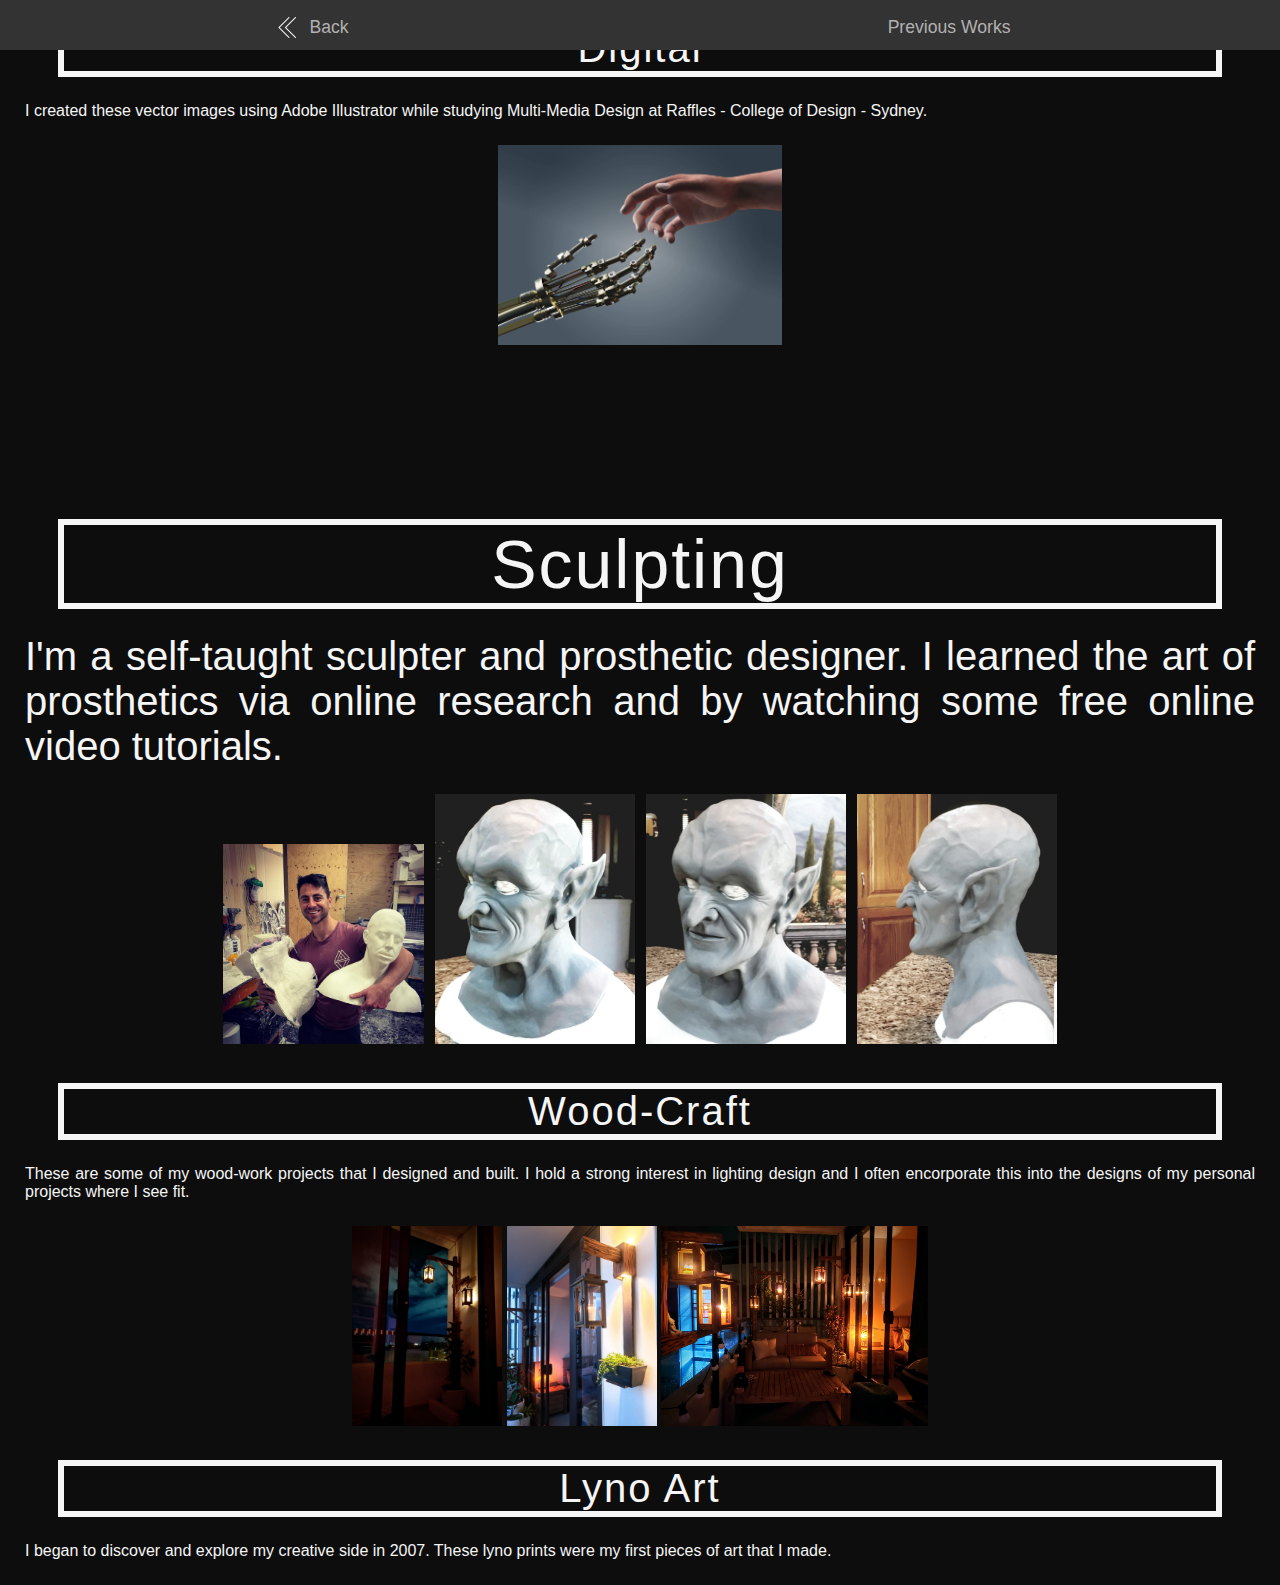
==== previous_works.html @ 7e7bd240 "Merge branch 'main' into previous_works" ====
<!DOCTYPE html>
<html lang="en">
  <head>
    <meta charset="UTF-8" />
    <meta http-equiv="X-UA-Compatible" content="IE=edge" />
    <meta name="viewport" content="width=device-width, initial-scale=1.0" />
    <link rel="stylesheet" href="/style/main.css" />
    <link rel="stylesheet" href="/previous_works.css" />

    <title>Previous works</title>
  </head>
  <body>
    <nav>
      <div class="row">
        <a id="navHome" href="/index.html">
          <img
            class="back-btn"
            src="/assets/img/icons8-double-left-50.png"
            alt=""
          />
          <span>Back</span>
        </a>
        <a href="">Previous Works</a>
      </div>
    </nav>
    <main>
      <div class="previous-container">
        <div class="digital">
          <h1 class="banner">Digital</h1>
          <p>
            I created these vector images using Adobe Illustrator while studying
            Multi-Media Design at Raffles - College of Design - Sydney.
          </p>
          <img class="" src="./assets/img/Industrial Revolution.jpg" alt="" />
        </div>
        <div class="sculpting">
          <div class="title">
            <h1 class="banner">Sculpting</h1>
            <p>
              I'm a self-taught sculpter and prosthetic designer. I learned the
              art of prosthetics via online research and by watching some free
              online video tutorials.
            </p>
            <img src="./assets/img/my_head_cast.jpg" alt="" />
            <img class="image--crop" src="/assets/img/mask_angle.jpg" alt="" />
            <img class="image--crop" src="/assets/img/mask_front.jpg" alt="" />
            <img class="image--crop" src="/assets/img/mask_side.jpg" alt="" />
          </div>
        </div>
        <div class="wood-work">
          <h1 class="banner">Wood-Craft</h1>
          <p>
            These are some of my wood-work projects that I designed and built. I
            hold a strong interest in lighting design and I often encorporate
            this into the designs of my personal projects where I see fit.
          </p>
          <img src="/assets/img/lantern-master.jpg" alt="" />
          <img src="/assets/img/lantern hanging.jpg" alt="" />
          <img src="/assets/img/lantern balcony.jpg" alt="" />
        </div>

        <div class="lyno">
          <h1 class="banner">Lyno Art</h1>
          <p>
            I began to discover and explore my creative side in 2007. These lyno
            prints were my first pieces of art that I made.
          </p>
        </div>
      </div>
    </main>
  </body>
</html>
---- style/main.css ----
h1,
h2 {
  letter-spacing: 2px;
  font-weight: normal;
}

h1 {
  text-align: center;
  font-size: 40px;
  font-family: "Russo One", sans-serif;
}

h2 {
  font-size: 49px;
  font-family: "Russo One", sans-serif;
}

h3 {
  font-size: 25px;
}

.container {
  width: 100%;
  max-width: 900px;
  margin: auto;
  display: flex;
  justify-content: center;
  flex-direction: column;
}

.row {
  display: flex;
  flex-direction: row;
}

.banner {
  width: 90vw;
  border: solid whitesmoke 6px;
  margin: 60px 0 30px 0;
  flex-direction: row;
  text-align: center;
}

@media only screen and (min-width: 1024px) {
  .banner {
    width: 65vw;
  }
}
/* Tooltip container */
.tooltip {
  position: relative;
  display: inline-block;
}

/* Tooltip text */
.tooltip .tooltiptext,
.tooltip .tooltiptext--bot,
.tooltip .tooltiptext--top {
  transition: all 350ms ease-in-out;
  opacity: 0;
  width: 120px;
  background-color: transparent;
  color: #43c484;
  text-align: center;
  padding: 5px 0;
  border-radius: 6px;
  /* Position the tooltip text - see examples below! */
  position: absolute;
  z-index: 1;
}
.tooltip .tooltiptext--top {
  right: -10px;
  bottom: 120px;
}
.tooltip .tooltiptext--bot {
  right: -10px;
  bottom: -38px;
}

/* Show the tooltip text when you mouse over the tooltip container */
.tooltip:hover .tooltiptext,
.tooltip:hover .tooltiptext--top,
.tooltip:hover .tooltiptext--bot {
  opacity: 1;
}

.nav-anchor {
  margin-top: 10px;
  padding: 10px;
}

main .about .a-here {
  color: #43c484;
}
main .about p {
  padding: 70px 22px 22px 22px;
  max-width: 600px;
  margin: auto;
  text-align: justify;
}
main .about .photo-with-border {
  position: relative;
  margin: auto;
  width: 265px;
  top: 60px;
  height: 340px;
  padding-left: 58px;
  padding-bottom: 40px;
}
main .about .photo-with-border .photo {
  width: 230px;
  height: 290px;
  position: absolute;
  top: 30px;
  right: 0;

  object-fit: cover;
}
main .about .photo-with-border .photo-border {
  position: absolute;
  top: 30px;
  right: 40px;
  width: 220px;
  height: 220px;
  border: whitesmoke solid 6px;
}
main .about .photo-with-border .photo-border .about-me {
  padding-left: 11px;
}

@media only screen and (min-width: 1024px) {
  main .about {
    display: flex;
    flex-direction: row-reverse;
    height: 600px;
  }
  main .about p {
    width: 430px;
    font-size: 1.1em;
  }
  main .about .photo-with-border {
    padding-left: 58px;
    padding-bottom: 40px;
  }
  main .about .photo-with-border .photo {
    width: 300px;
    height: 440px;
    top: -60px;
    left: 70px;
  }
  main .about .photo-with-border .photo-border {
    top: -105px;
    right: -10px;
    width: 300px;
    height: 300px;
  }
  main .about .photo-with-border .photo-border .about-me {
    padding-left: 20px;
    padding-top: 8px;
  }
}
main .contact {
  display: flex;
  justify-content: space-around;
  align-items: center;
}
main .contact .msg-pad {
  margin-top: 33px;
  margin-bottom: 40px;
  height: 400px;
  display: flex;
  flex-direction: row;
  justify-content: center;
}
main .contact .msg-pad .contact-icons {
  align-content: center;
  align-items: center;
  display: flex;
  flex-direction: column;
  height: 95%;
  justify-content: space-around;
  text-align: center;
  position: relative;
  top: -23px;

}
main .contact .msg-pad .contact-icons img {
  padding-right: 18px;
  height: 70px;
  width: 70px;
}
main .contact .msg-pad form {
  display: flex;
  flex-direction: column;
  align-items: center;
}
main .contact .msg-pad form > * {
  margin-top: 7px;
  margin-bottom: 7px;
}
main .contact .msg-pad form input {
  max-width: 600px;
  width: 63vw;
  height: 40px;
}
main .contact .msg-pad form ::placeholder {
  color: #b1b1b1;
  opacity: 1;
  padding-left: 10px;
}
main .contact .msg-pad form button {
  font-size: 20px;
  line-height: 0;
  width: 120px;
  height: 2rem;
  color: #333333;
  background-color: whitesmoke;
  margin-bottom: 14px;
}
main .contact .msg-pad form button:hover {
  color: #43c484;
}
main .contact .msg-pad form textarea {
  max-width: 600px;
  padding-top: 10px;
  height: 200px;
  width: 63vw;
  font-family: Arial, sans-serif;
  -webkit-appearance: none;
}
main .contact .msg-pad textarea,
main .contact .msg-pad input,
main .contact .msg-pad button {
  border-radius: 5px;
  transition: all 350ms ease-in-out;
}
main .contact .msg-pad textarea:hover,
main .contact .msg-pad textarea:focus,
main .contact .msg-pad input:hover,
main .contact .msg-pad input:focus,
main .contact .msg-pad button:hover,
main .contact .msg-pad button:focus {
  outline: none !important;
  -webkit-box-shadow: 0 0 20px #3a7553;
  box-shadow: 0 0 20px #80bb80;
}
footer {
  background-color: #333333;
  width: 100%;
  display: flex;
  height: 55px;
}
footer .container {
  align-items: center;
  justify-content: space-around;
}
footer img {
  position: relative;
  top: -7px;
  right: 10px;
  height: 30px;
  width: 30px;
}

main .home #vector {
  min-height: 400px;
  background: url("/assets/img/Industrial Revolution.jpg") no-repeat local 0 0;
  background-size: 100%;
  transition: background-position 0s linear;
  margin-top: 190px;
  --vector-overlay-opacity: 0.4;
}
main .home #vector::after {
  content: "";
  position: absolute;
  top: 0;
  left: 0;
  width: 100%;
  height: 120%;
  background-color: black;
  opacity: var(--vector-overlay-opacity);
}
main .home .title {
  position: absolute;
  top: 270px;
  align-items: center;

  opacity: 0.87;
  text-shadow: black 1px 1px 3px;
}

@media only screen and (min-width: 1024px) {
  .title {
    margin-top: 160px;
    font-size: 2.5rem;
  }
  .title h1 {
    font-size: 1.7em;
  }
  .title h3 {
    margin-top: 20px;
    font-size: 1.8rem;
  }

  #vector {
    display: flex;
    flex-direction: column;
    background-position: center;
    background-repeat: no-repeat;
    transition: background-position 0s linear;
    height: 800px;
    --vector-overlay-opacity: 0.4;
  }
  #vector::after {
    content: "";
    position: absolute;
    top: 0;
    left: 0;
    width: 100%;
    height: 120%;
    background-color: black;
    opacity: var(--vector-overlay-opacity);
  }
}
nav {
  position: fixed;
  top: 0;
  z-index: 1;
  background-color: #333333;
  width: 100%;
  height: 50px;
}
nav .row {
  justify-content: space-around;
}
nav a {
  color: #b1b1b1;
  text-decoration: none;
  font-weight: 400;
  font-size: 1.1rem;
  line-height: 55px;
  height: 30%;
}
nav a.selected {
  box-shadow: inset 0 4px 0 #b1b1b1;
  color: whitesmoke;
}

main .skills {
  align-items: center;
}
main .skills .skills-icons {
  text-align: center;
  margin-top: 20px;
}
main .skills img {
  height: 90px;
  width: 90px;
}

main .projects {
  align-items: center;
}
main .projects .projects-container {
  margin-top: 25px;
}
main .projects .projects-container .proj1,
main .projects .projects-container .proj2,
main .projects .projects-container .proj3 {
  display: flex;
  height: 300px;
  width: 250px;
  margin: 20px auto;
  border: whitesmoke solid 4px;
  background-color: #0d0d0d;
  align-items: center;
  justify-content: center;
}

@media only screen and (min-width: 1024px) {
  main .projects {
    align-items: center;
  }
  main .projects .projects-container {
    flex-direction: row;
    margin-top: 25px;
  }
  main .projects .projects-container .proj1,
main .projects .projects-container .proj2,
main .projects .projects-container .proj3 {
    display: flex;
    height: 300px;
    width: 250px;
    margin: 20px auto;
    border: whitesmoke solid 4px;
    background-color: #0d0d0d;
    align-items: center;
    justify-content: center;
  }
}
* {
  padding: 0;
  margin: 0;
}

body {
  display: flex;
  flex-direction: column;
  align-items: center;
  background-color: #0d0d0d;
  color: whitesmoke;
  font-family: "Barlow", sans-serif;
}

img {
  height: 200px;
  margin-top: 20px;
  margin-left: 15px;
}

/*# sourceMappingURL=main.css.map */
---- previous_works.css ----
body {
  margin: 0;
  padding: 0;
  display: flex;
  flex-direction: column;
  justify-content: center;
  text-align: center;
}

.back-btn {
  height: 25px;
  width: 25px;
  position: relative;
  top: -10px;
  right: 10px;
}

#navHome {
  display: flex;
  flex-direction: row;
  align-items: center;
}

h1.banner {
  text-align: center;
  margin: auto;
  margin-top: 20px;
  margin-bottom: 20px;
  width: 90%;
}

.previous-container {
  align-content: center;
  align-items: center;
  text-align: center;
}
.previous-container p {
  text-align: justify;
  margin: 25px;
}
.previous-container img {
  margin: auto;
  margin-bottom: 10px;
}
.previous-container .image--crop {
  object-fit: cover;
  height: 250px;
  width: 200px;
  object-position: 20% 10%;
}
.previous-container #mask-1 {
  position: relative;
  object-fit: cover;
  height: 300px;
  width: 300px;
}
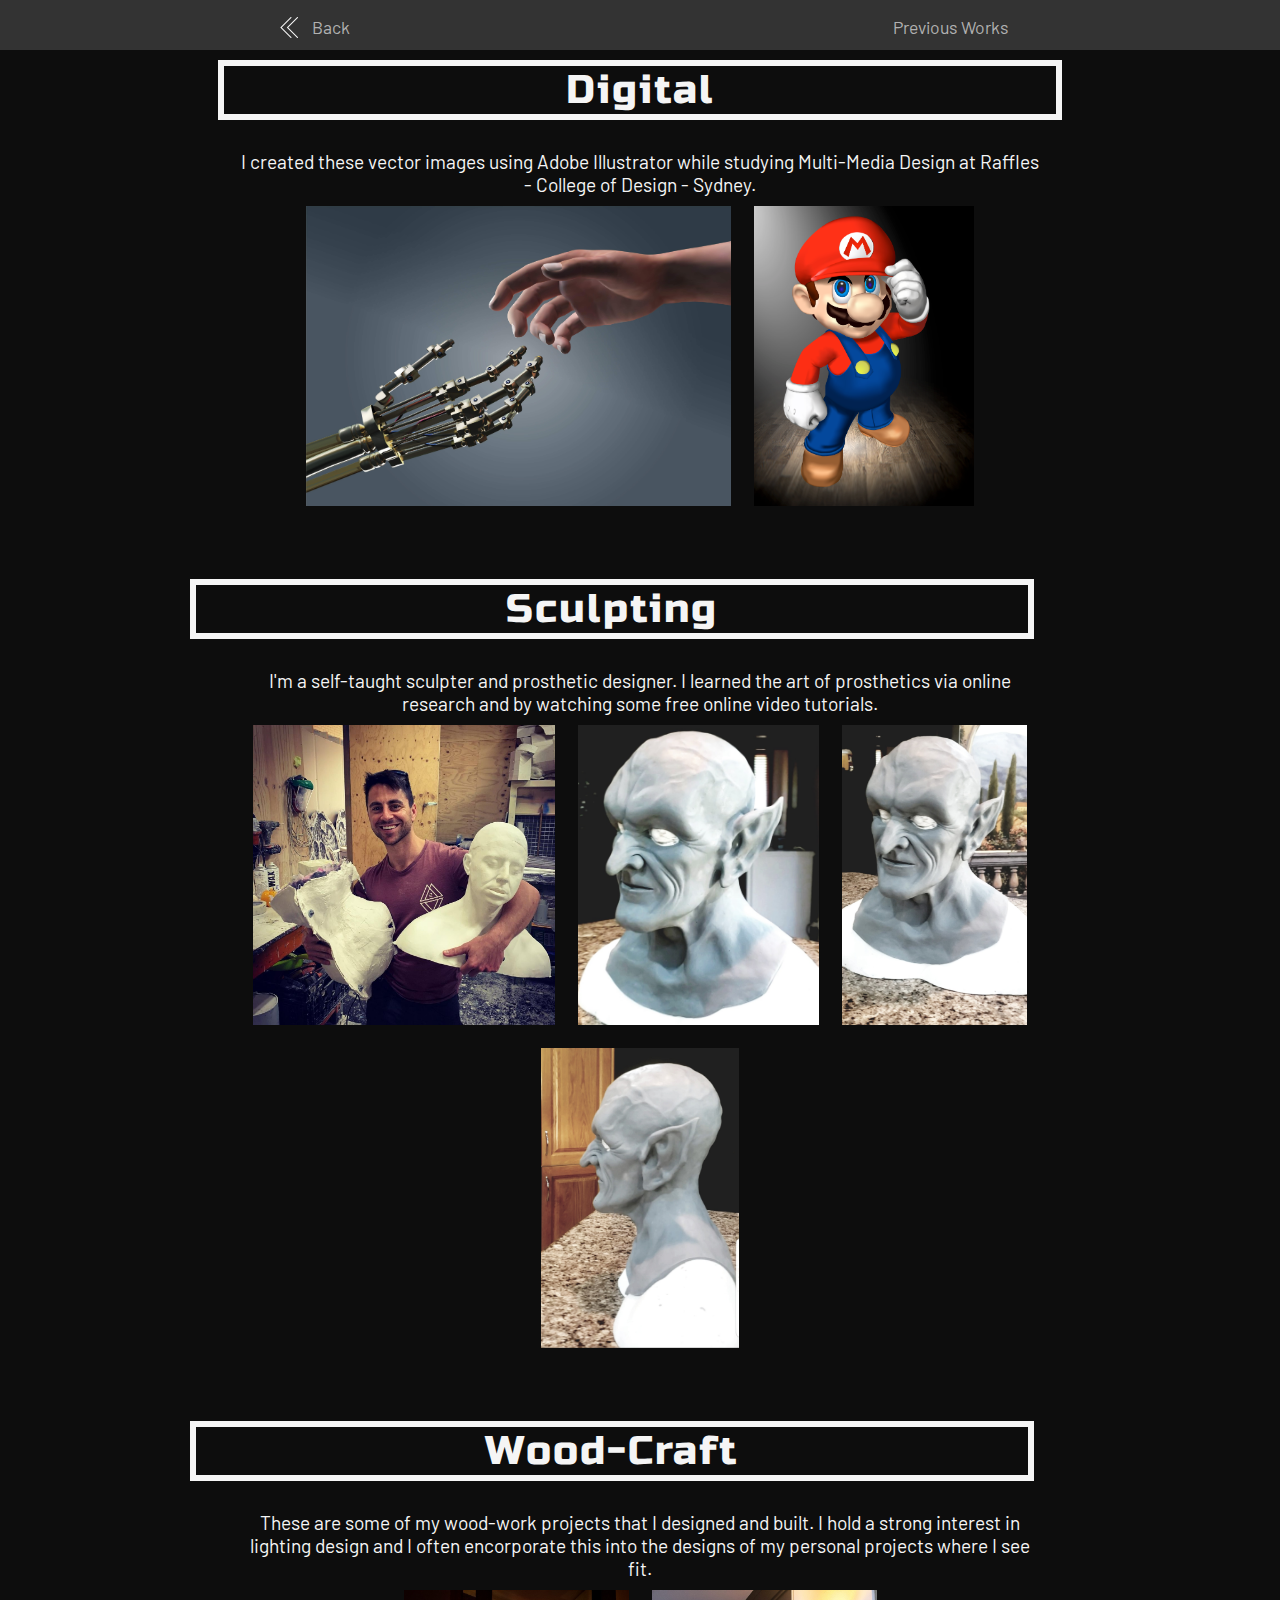
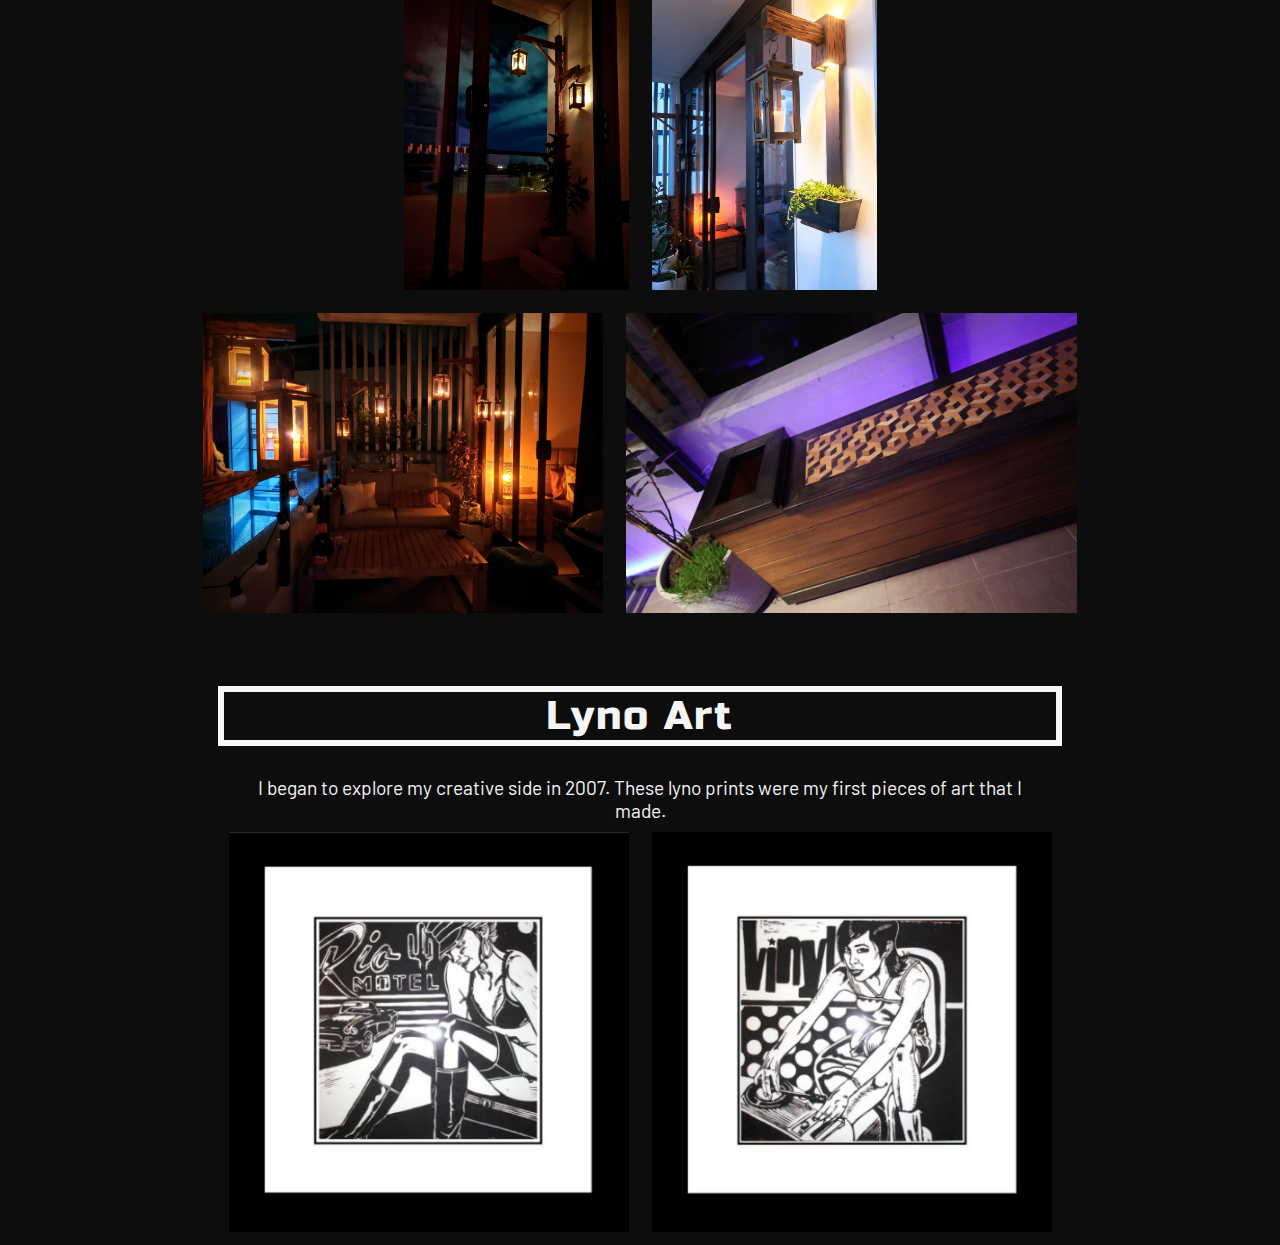
==== commit b5b66178: "corrected css on previous works page. renamed assetts and organised folders." ====
--- a/previous_works.html
+++ b/previous_works.html
@@ -1,72 +1,91 @@
 <!DOCTYPE html>
 <html lang="en">
-  <head>
-    <meta charset="UTF-8" />
-    <meta http-equiv="X-UA-Compatible" content="IE=edge" />
-    <meta name="viewport" content="width=device-width, initial-scale=1.0" />
-    <link rel="stylesheet" href="/style/main.css" />
-    <link rel="stylesheet" href="/previous_works.css" />
+<head>
+    <meta charset="UTF-8"/>
+    <meta http-equiv="X-UA-Compatible" content="IE=edge"/>
+    <meta
+            name="viewport"
+            content="width=device-width, initial-scale=1.0, maximum-scale=1.0, user-scalable=0"
+    />
+    <link rel="preconnect" href="https://fonts.googleapis.com"/>
+    <link rel="preconnect" href="https://fonts.gstatic.com" crossorigin/>
+    <link href="https://fonts.googleapis.com/css2?family=Barlow:ital,wght@0,100;0,200;0,400;1,200;1,400&display=swap"
+          rel="stylesheet"
+    />
+    <link rel="preconnect" href="https://fonts.googleapis.com"/>
+    <link rel="preconnect" href="https://fonts.gstatic.com" crossorigin/>
+    <link href="https://fonts.googleapis.com/css2?family=Russo+One&display=swap" rel="stylesheet"/>
 
-    <title>Previous works</title>
-  </head>
-  <body>
-    <nav>
-      <div class="row">
+    <link rel="stylesheet" href="/style/main.css"/>
+    <link rel="stylesheet" href="/style/previous_works.css"/>
+
+    <title>Andrew's Previous Works</title>
+</head>
+<body>
+<nav>
+    <div class="row">
         <a id="navHome" href="/index.html">
-          <img
-            class="back-btn"
-            src="/assets/img/icons8-double-left-50.png"
-            alt=""
-          />
-          <span>Back</span>
+            <img
+                    class="back-btn"
+                    src="/assets/img/icon/go-back.png"
+                    alt=""
+            />
+            <span>Back</span>
         </a>
         <a href="">Previous Works</a>
-      </div>
-    </nav>
-    <main>
-      <div class="previous-container">
+    </div>
+</nav>
+<main>
+    <div class="previous-works container">
         <div class="digital">
-          <h1 class="banner">Digital</h1>
-          <p>
-            I created these vector images using Adobe Illustrator while studying
-            Multi-Media Design at Raffles - College of Design - Sydney.
-          </p>
-          <img class="" src="./assets/img/Industrial Revolution.jpg" alt="" />
+            <h1 class="banner">Digital</h1>
+            <p>
+                I created these vector images using Adobe Illustrator while studying
+                Multi-Media Design at Raffles - College of Design - Sydney.
+            </p>
+            <img class="" src="assets/img/industrial_revolution.jpg" alt=""/>
+            <img src="assets/img/mario.png" alt="">
         </div>
         <div class="sculpting">
-          <div class="title">
             <h1 class="banner">Sculpting</h1>
             <p>
-              I'm a self-taught sculpter and prosthetic designer. I learned the
-              art of prosthetics via online research and by watching some free
-              online video tutorials.
+                I'm a self-taught sculpter and prosthetic designer. I learned the
+                art of prosthetics via online research and by watching some free
+                online video tutorials.
             </p>
-            <img src="./assets/img/my_head_cast.jpg" alt="" />
-            <img class="image--crop" src="/assets/img/mask_angle.jpg" alt="" />
-            <img class="image--crop" src="/assets/img/mask_front.jpg" alt="" />
-            <img class="image--crop" src="/assets/img/mask_side.jpg" alt="" />
-          </div>
+            <img class="image--crop" src="./assets/img/my_head_cast.jpg" alt=""/>
+            <img class="image--crop" src="/assets/img/mask_angle.jpg" alt=""/>
+            <img id="crop" src="/assets/img/mask_front.jpg" alt=""/>
+            <img class="image--crop" src="/assets/img/mask_side.jpg" alt=""/>
         </div>
         <div class="wood-work">
-          <h1 class="banner">Wood-Craft</h1>
-          <p>
-            These are some of my wood-work projects that I designed and built. I
-            hold a strong interest in lighting design and I often encorporate
-            this into the designs of my personal projects where I see fit.
-          </p>
-          <img src="/assets/img/lantern-master.jpg" alt="" />
-          <img src="/assets/img/lantern hanging.jpg" alt="" />
-          <img src="/assets/img/lantern balcony.jpg" alt="" />
+            <h1 class="banner">Wood-Craft</h1>
+            <p>
+                These are some of my wood-work projects that I designed and built. I
+                hold a strong interest in lighting design and I often encorporate
+                this into the designs of my personal projects where I see fit.
+            </p>
+            <img src="/assets/img/lantern-master.jpg" alt=""/>
+            <img src="/assets/img/lantern_hanging.jpg" alt=""/>
+            <img src="/assets/img/lantern_balcony.jpg" alt=""/>
+            <img src="/assets/img/bench.jpg" alt="">
         </div>
 
         <div class="lyno">
-          <h1 class="banner">Lyno Art</h1>
-          <p>
-            I began to discover and explore my creative side in 2007. These lyno
-            prints were my first pieces of art that I made.
-          </p>
+            <h1 class="banner">Lyno Art</h1>
+            <p>
+                I began to explore my creative side in 2007. These lyno
+                prints were my first pieces of art that I made.
+            </p>
+
+
+            <img class="square-img" src="assets/img/lyno-2.png" alt=""/>
+            <img class="square-img" src="assets/img/lyno-1.png" alt=""/>
         </div>
-      </div>
-    </main>
-  </body>
+    </div>
+</main>
+</body>
+<style>
+
+</style>
 </html>
--- a/style/main.css
+++ b/style/main.css
@@ -53,9 +53,7 @@
 }
 
 /* Tooltip text */
-.tooltip .tooltiptext,
-.tooltip .tooltiptext--bot,
-.tooltip .tooltiptext--top {
+.tooltip .tooltiptext, .tooltip .tooltiptext--bot, .tooltip .tooltiptext--top {
   transition: all 350ms ease-in-out;
   opacity: 0;
   width: 120px;
@@ -78,9 +76,7 @@
 }
 
 /* Show the tooltip text when you mouse over the tooltip container */
-.tooltip:hover .tooltiptext,
-.tooltip:hover .tooltiptext--top,
-.tooltip:hover .tooltiptext--bot {
+.tooltip:hover .tooltiptext, .tooltip:hover .tooltiptext--top, .tooltip:hover .tooltiptext--bot {
   opacity: 1;
 }
 
@@ -111,9 +107,8 @@
   width: 230px;
   height: 290px;
   position: absolute;
-  top: 30px;
-  right: 0;
-
+  top: 40px;
+  right: 20px;
   object-fit: cover;
 }
 main .about .photo-with-border .photo-border {
@@ -157,6 +152,7 @@
   main .about .photo-with-border .photo-border .about-me {
     padding-left: 20px;
     padding-top: 8px;
+    text-align: left;
   }
 }
 main .contact {
@@ -181,8 +177,8 @@
   justify-content: space-around;
   text-align: center;
   position: relative;
-  top: -23px;
-
+  top: -13px;
+  width: 70px;
 }
 main .contact .msg-pad .contact-icons img {
   padding-right: 18px;
@@ -234,8 +230,7 @@
   border-radius: 5px;
   transition: all 350ms ease-in-out;
 }
-main .contact .msg-pad textarea:hover,
-main .contact .msg-pad textarea:focus,
+main .contact .msg-pad textarea:hover, main .contact .msg-pad textarea:focus,
 main .contact .msg-pad input:hover,
 main .contact .msg-pad input:focus,
 main .contact .msg-pad button:hover,
@@ -264,7 +259,7 @@
 
 main .home #vector {
   min-height: 400px;
-  background: url("/assets/img/Industrial Revolution.jpg") no-repeat local 0 0;
+  background: url("../../assets/img/industrial_revolution.jpg") no-repeat local 0 0;
   background-size: 100%;
   transition: background-position 0s linear;
   margin-top: 190px;
@@ -284,7 +279,6 @@
   position: absolute;
   top: 270px;
   align-items: center;
-
   opacity: 0.87;
   text-shadow: black 1px 1px 3px;
 }
@@ -324,7 +318,7 @@
 }
 nav {
   position: fixed;
-  top: 0;
+  top: 0px;
   z-index: 1;
   background-color: #333333;
   width: 100%;
@@ -352,6 +346,7 @@
 main .skills .skills-icons {
   text-align: center;
   margin-top: 20px;
+  max-width: 700px;
 }
 main .skills img {
   height: 90px;
--- a/style/previous_works.css
+++ b/style/previous_works.css
@@ -0,0 +1,36 @@
+p {
+  font-size: 1.2rem;
+  margin: auto;
+  max-width: 800px;
+  text-align: center;
+  justify-content: center;
+}
+
+.back-btn {
+  height: 25px;
+  width: 25px;
+  position: relative;
+  top: -10px;
+  right: 10px;
+}
+
+#navHome {
+  display: flex;
+  flex-direction: row;
+  align-items: center;
+}
+
+.previous-works {
+  align-items: center;
+  text-align: center;
+}
+.previous-works img {
+  margin: 10px;
+  height: 300px;
+}
+.previous-works .square-img {
+  height: 400px;
+  width: 400px;
+}
+
+/*# sourceMappingURL=previous_works.css.map */
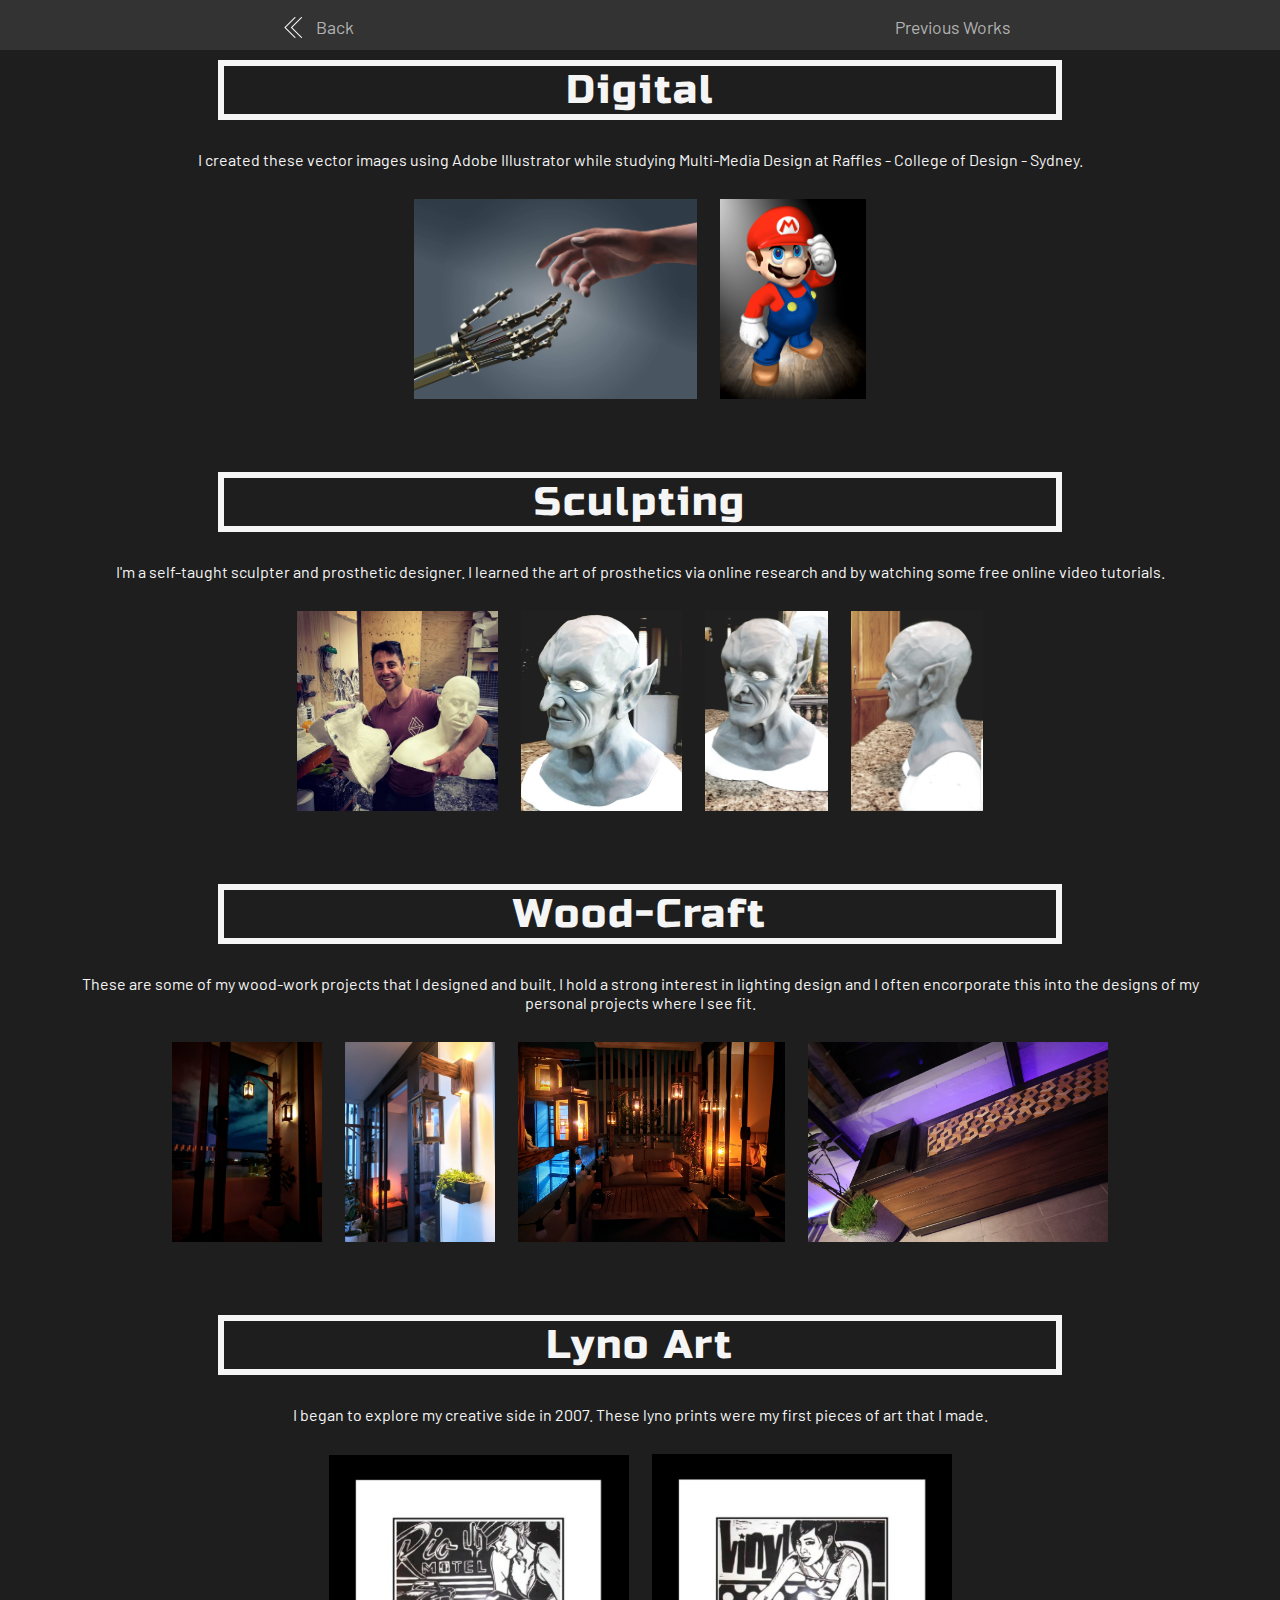
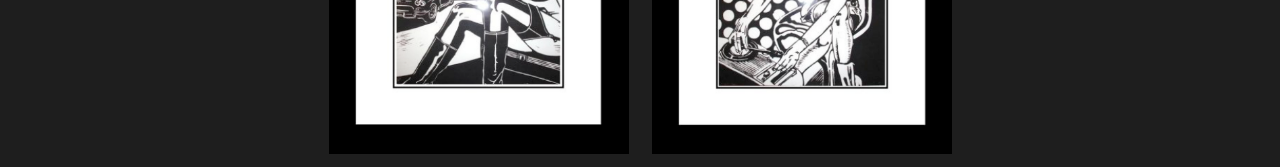
==== commit 3f7e855b: "fixed img paths. corrected mobile screen alignments on images and banners. aligned content inside na" ====
--- a/previous_works.html
+++ b/previous_works.html
@@ -16,8 +16,8 @@
     <link rel="preconnect" href="https://fonts.gstatic.com" crossorigin/>
     <link href="https://fonts.googleapis.com/css2?family=Russo+One&display=swap" rel="stylesheet"/>
 
-    <link rel="stylesheet" href="/style/main.css"/>
-    <link rel="stylesheet" href="/style/previous_works.css"/>
+    <link rel="stylesheet" href="style/main.css"/>
+    <link rel="stylesheet" href="style/previous_works.css"/>
 
     <title>Andrew's Previous Works</title>
 </head>
@@ -27,7 +27,7 @@
         <a id="navHome" href="/index.html">
             <img
                     class="back-btn"
-                    src="/assets/img/icon/go-back.png"
+                    src="assets/img/icon/go-back.png"
                     alt=""
             />
             <span>Back</span>
@@ -53,10 +53,10 @@
                 art of prosthetics via online research and by watching some free
                 online video tutorials.
             </p>
-            <img class="image--crop" src="./assets/img/my_head_cast.jpg" alt=""/>
-            <img class="image--crop" src="/assets/img/mask_angle.jpg" alt=""/>
-            <img id="crop" src="/assets/img/mask_front.jpg" alt=""/>
-            <img class="image--crop" src="/assets/img/mask_side.jpg" alt=""/>
+            <img class="image--crop" src="assets/img/my_head_cast.jpg" alt=""/>
+            <img class="image--crop" src="assets/img/mask_angle.jpg" alt=""/>
+            <img id="crop" src="assets/img/mask_front.jpg" alt=""/>
+            <img class="image--crop" src="assets/img/mask_side.jpg" alt=""/>
         </div>
         <div class="wood-work">
             <h1 class="banner">Wood-Craft</h1>
@@ -65,10 +65,10 @@
                 hold a strong interest in lighting design and I often encorporate
                 this into the designs of my personal projects where I see fit.
             </p>
-            <img src="/assets/img/lantern-master.jpg" alt=""/>
-            <img src="/assets/img/lantern_hanging.jpg" alt=""/>
-            <img src="/assets/img/lantern_balcony.jpg" alt=""/>
-            <img src="/assets/img/bench.jpg" alt="">
+            <img src="assets/img/lantern-master.jpg" alt=""/>
+            <img src="assets/img/lantern_hanging.jpg" alt=""/>
+            <img src="assets/img/lantern_balcony.jpg" alt=""/>
+            <img src="assets/img/bench.jpg" alt="">
         </div>
 
         <div class="lyno">
--- a/style/main.css
+++ b/style/main.css
@@ -36,7 +36,7 @@
 .banner {
   width: 90vw;
   border: solid whitesmoke 6px;
-  margin: 60px 0 30px 0;
+  margin: 60px auto 30px auto;
   flex-direction: row;
   text-align: center;
 }
@@ -100,21 +100,21 @@
   width: 265px;
   top: 60px;
   height: 340px;
-  padding-left: 58px;
+  padding-left: 48px;
   padding-bottom: 40px;
 }
 main .about .photo-with-border .photo {
   width: 230px;
   height: 290px;
   position: absolute;
-  top: 40px;
-  right: 20px;
+  top: 60px;
+  right: 0;
   object-fit: cover;
 }
 main .about .photo-with-border .photo-border {
   position: absolute;
-  top: 30px;
-  right: 40px;
+  top: 20px;
+  right: 60px;
   width: 220px;
   height: 220px;
   border: whitesmoke solid 6px;
@@ -251,10 +251,10 @@
 }
 footer img {
   position: relative;
-  top: -7px;
   right: 10px;
   height: 30px;
   width: 30px;
+  margin: auto;
 }
 
 main .home #vector {
@@ -318,7 +318,6 @@
 }
 nav {
   position: fixed;
-  top: 0px;
   z-index: 1;
   background-color: #333333;
   width: 100%;
@@ -333,7 +332,6 @@
   font-weight: 400;
   font-size: 1.1rem;
   line-height: 55px;
-  height: 30%;
 }
 nav a.selected {
   box-shadow: inset 0 4px 0 #b1b1b1;
@@ -367,7 +365,7 @@
   width: 250px;
   margin: 20px auto;
   border: whitesmoke solid 4px;
-  background-color: #0d0d0d;
+  background-color: #1e1e1e;
   align-items: center;
   justify-content: center;
 }
@@ -388,7 +386,7 @@
     width: 250px;
     margin: 20px auto;
     border: whitesmoke solid 4px;
-    background-color: #0d0d0d;
+    background-color: #1e1e1e;
     align-items: center;
     justify-content: center;
   }
@@ -402,15 +400,15 @@
   display: flex;
   flex-direction: column;
   align-items: center;
-  background-color: #0d0d0d;
+  background-color: #1e1e1e;
   color: whitesmoke;
   font-family: "Barlow", sans-serif;
 }
 
 img {
   height: 200px;
-  margin-top: 20px;
-  margin-left: 15px;
+  margin: 10px;
+  text-align: center;
 }
 
 /*# sourceMappingURL=main.css.map */
--- a/style/previous_works.css
+++ b/style/previous_works.css
@@ -1,17 +1,13 @@
 p {
-  font-size: 1.2rem;
-  margin: auto;
-  max-width: 800px;
-  text-align: center;
-  justify-content: center;
+  margin: 20px;
+  width: 90vw;
 }
 
 .back-btn {
   height: 25px;
   width: 25px;
   position: relative;
-  top: -10px;
-  right: 10px;
+  top: auto;
 }
 
 #navHome {
@@ -24,13 +20,10 @@
   align-items: center;
   text-align: center;
 }
-.previous-works img {
+.previous-works .square-img {
+  height: 300px;
+  width: 300px;
   margin: 10px;
-  height: 300px;
-}
-.previous-works .square-img {
-  height: 400px;
-  width: 400px;
 }
 
 /*# sourceMappingURL=previous_works.css.map */
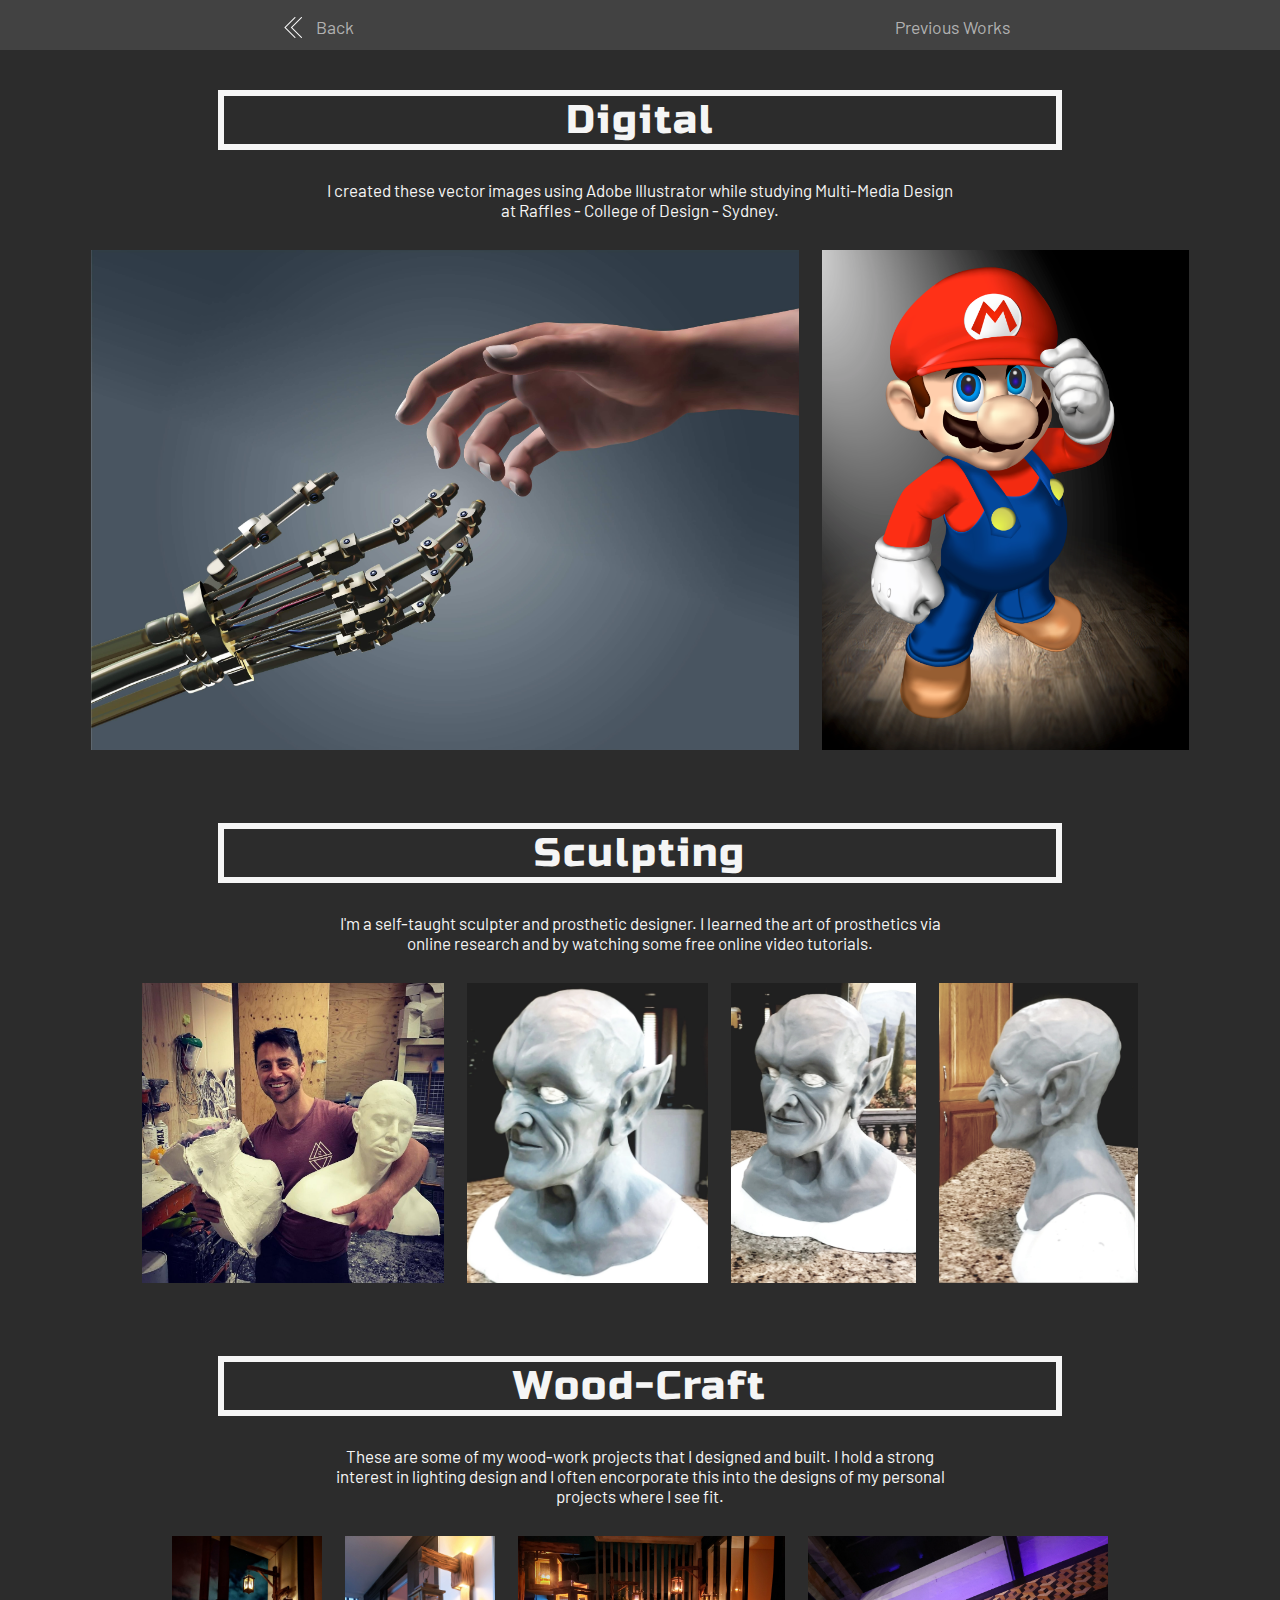
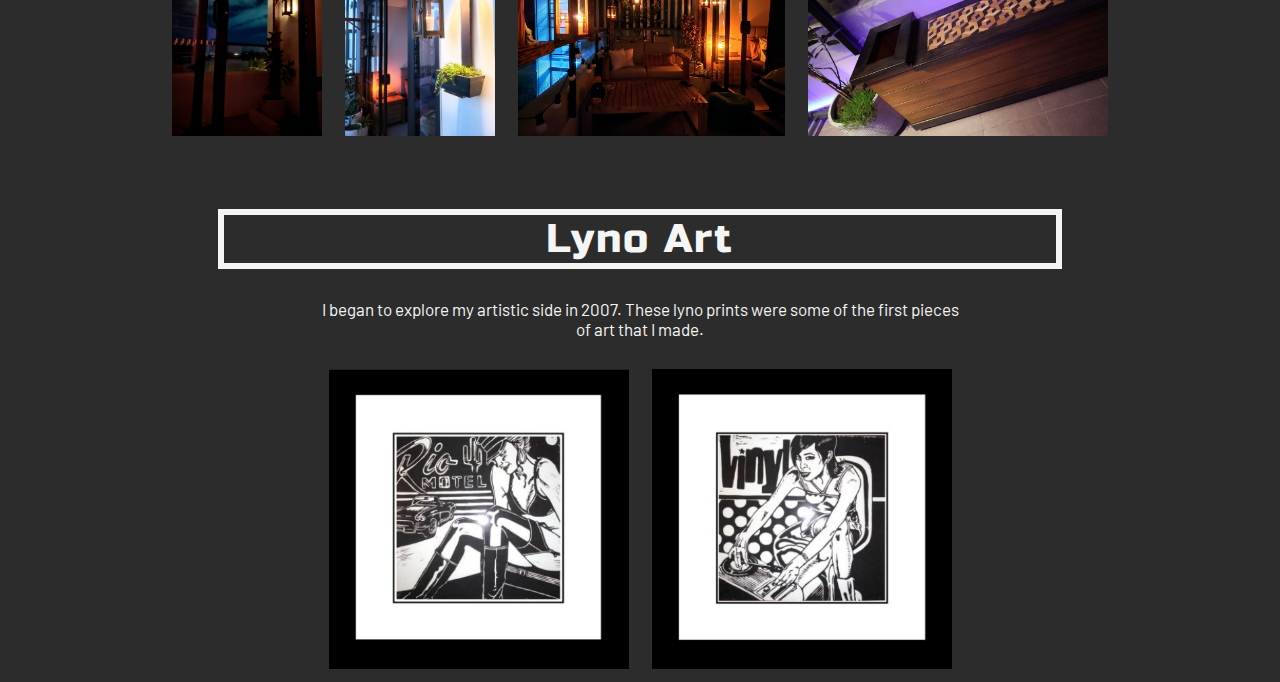
==== commit 4f360f95: "corrected css to align all components correctly. resized images creative works page" ====
--- a/previous_works.html
+++ b/previous_works.html
@@ -32,19 +32,19 @@
             />
             <span>Back</span>
         </a>
-        <a href="">Previous Works</a>
+        <a href="">Previous Works</a href="">
     </div>
 </nav>
 <main>
     <div class="previous-works container">
         <div class="digital">
-            <h1 class="banner">Digital</h1>
+            <h1 class="banner digital">Digital</h1>
             <p>
                 I created these vector images using Adobe Illustrator while studying
                 Multi-Media Design at Raffles - College of Design - Sydney.
             </p>
-            <img class="" src="assets/img/industrial_revolution.jpg" alt=""/>
-            <img src="assets/img/mario.png" alt="">
+            <img class="vector" src="assets/img/industrial_revolution.jpg" alt="Vector Art"/>
+            <img class="vector" src="assets/img/mario.png" alt="Vector Art">
         </div>
         <div class="sculpting">
             <h1 class="banner">Sculpting</h1>
@@ -53,10 +53,10 @@
                 art of prosthetics via online research and by watching some free
                 online video tutorials.
             </p>
-            <img class="image--crop" src="assets/img/my_head_cast.jpg" alt=""/>
-            <img class="image--crop" src="assets/img/mask_angle.jpg" alt=""/>
-            <img id="crop" src="assets/img/mask_front.jpg" alt=""/>
-            <img class="image--crop" src="assets/img/mask_side.jpg" alt=""/>
+            <img class="image--crop sculpt" src="assets/img/my_head_cast.jpg" alt="Sculpting"/>
+            <img class="image--crop sculpt" src="assets/img/mask_angle.jpg" alt="Sculpting"/>
+            <img class="sculpt" id="crop" src="assets/img/mask_front.jpg" alt="Sculpting"/>
+            <img class="image--crop sculpt" src="assets/img/mask_side.jpg" alt="Sculpting"/>
         </div>
         <div class="wood-work">
             <h1 class="banner">Wood-Craft</h1>
@@ -65,22 +65,22 @@
                 hold a strong interest in lighting design and I often encorporate
                 this into the designs of my personal projects where I see fit.
             </p>
-            <img src="assets/img/lantern-master.jpg" alt=""/>
-            <img src="assets/img/lantern_hanging.jpg" alt=""/>
-            <img src="assets/img/lantern_balcony.jpg" alt=""/>
-            <img src="assets/img/bench.jpg" alt="">
+            <img src="assets/img/lantern-master.jpg" alt="Wood-craft"/>
+            <img src="assets/img/lantern_hanging.jpg" alt="Wood-craft"/>
+            <img src="assets/img/lantern_balcony.jpg" alt="Wood-craft"/>
+            <img src="assets/img/bench.jpg" alt="Wood-craft">
         </div>
 
         <div class="lyno">
             <h1 class="banner">Lyno Art</h1>
             <p>
-                I began to explore my creative side in 2007. These lyno
-                prints were my first pieces of art that I made.
+                I began to explore my artistic side in 2007. These lyno
+                prints were some of the first pieces of art that I made.
             </p>
 
 
-            <img class="square-img" src="assets/img/lyno-2.png" alt=""/>
-            <img class="square-img" src="assets/img/lyno-1.png" alt=""/>
+            <img class="square-img" src="assets/img/lyno-2.png" alt="Lyno Print Artwork"/>
+            <img class="square-img" src="assets/img/lyno-1.png" alt="Lyno Print Artwork"/>
         </div>
     </div>
 </main>
--- a/style/main.css
+++ b/style/main.css
@@ -1,5 +1,4 @@
-h1,
-h2 {
+h1, h2 {
   letter-spacing: 2px;
   font-weight: normal;
 }
@@ -21,7 +20,7 @@
 
 .container {
   width: 100%;
-  max-width: 900px;
+  max-width: 1200px;
   margin: auto;
   display: flex;
   justify-content: center;
@@ -31,14 +30,13 @@
 .row {
   display: flex;
   flex-direction: row;
+  justify-content: center;
+  margin: auto;
 }
 
 .banner {
-  width: 90vw;
   border: solid whitesmoke 6px;
   margin: 60px auto 30px auto;
-  flex-direction: row;
-  text-align: center;
 }
 
 @media only screen and (min-width: 1024px) {
@@ -85,10 +83,16 @@
   padding: 10px;
 }
 
+main .about {
+  margin-top: 100px;
+}
 main .about .a-here {
   color: #43c484;
 }
 main .about p {
+  position: relative;
+  bottom: 100px;
+  left: 80px;
   padding: 70px 22px 22px 22px;
   max-width: 600px;
   margin: auto;
@@ -98,7 +102,7 @@
   position: relative;
   margin: auto;
   width: 265px;
-  top: 60px;
+  top: 63px;
   height: 340px;
   padding-left: 48px;
   padding-bottom: 40px;
@@ -209,7 +213,7 @@
   line-height: 0;
   width: 120px;
   height: 2rem;
-  color: #333333;
+  color: #424242;
   background-color: whitesmoke;
   margin-bottom: 14px;
 }
@@ -240,7 +244,7 @@
   box-shadow: 0 0 20px #80bb80;
 }
 footer {
-  background-color: #333333;
+  background-color: #424242;
   width: 100%;
   display: flex;
   height: 55px;
@@ -262,7 +266,7 @@
   background: url("../../assets/img/industrial_revolution.jpg") no-repeat local 0 0;
   background-size: 100%;
   transition: background-position 0s linear;
-  margin-top: 190px;
+  margin-top: 15vh;
   --vector-overlay-opacity: 0.4;
 }
 main .home #vector::after {
@@ -277,7 +281,7 @@
 }
 main .home .title {
   position: absolute;
-  top: 270px;
+  top: 310px;
   align-items: center;
   opacity: 0.87;
   text-shadow: black 1px 1px 3px;
@@ -319,7 +323,7 @@
 nav {
   position: fixed;
   z-index: 1;
-  background-color: #333333;
+  background-color: #424242;
   width: 100%;
   height: 50px;
 }
@@ -365,7 +369,7 @@
   width: 250px;
   margin: 20px auto;
   border: whitesmoke solid 4px;
-  background-color: #1e1e1e;
+  background-color: #2c2c2c;
   align-items: center;
   justify-content: center;
 }
@@ -386,7 +390,7 @@
     width: 250px;
     margin: 20px auto;
     border: whitesmoke solid 4px;
-    background-color: #1e1e1e;
+    background-color: #2c2c2c;
     align-items: center;
     justify-content: center;
   }
@@ -397,10 +401,11 @@
 }
 
 body {
+  margin: auto;
   display: flex;
   flex-direction: column;
   align-items: center;
-  background-color: #1e1e1e;
+  background-color: #2c2c2c;
   color: whitesmoke;
   font-family: "Barlow", sans-serif;
 }
--- a/style/previous_works.css
+++ b/style/previous_works.css
@@ -1,6 +1,10 @@
 p {
-  margin: 20px;
-  width: 90vw;
+  text-align: center;
+  align-content: center;
+  font-size: 17px;
+  margin: auto;
+  margin-bottom: 20px;
+  width: 50vw;
 }
 
 .back-btn {
@@ -8,6 +12,14 @@
   width: 25px;
   position: relative;
   top: auto;
+}
+
+.vector {
+  height: 500px;
+}
+
+.sculpt {
+  height: 300px;
 }
 
 #navHome {
@@ -26,4 +38,13 @@
   margin: 10px;
 }
 
+#crop {
+  object-fit: contain;
+  object-position: -30%;
+}
+
+.digital {
+  margin-top: 45px;
+}
+
 /*# sourceMappingURL=previous_works.css.map */
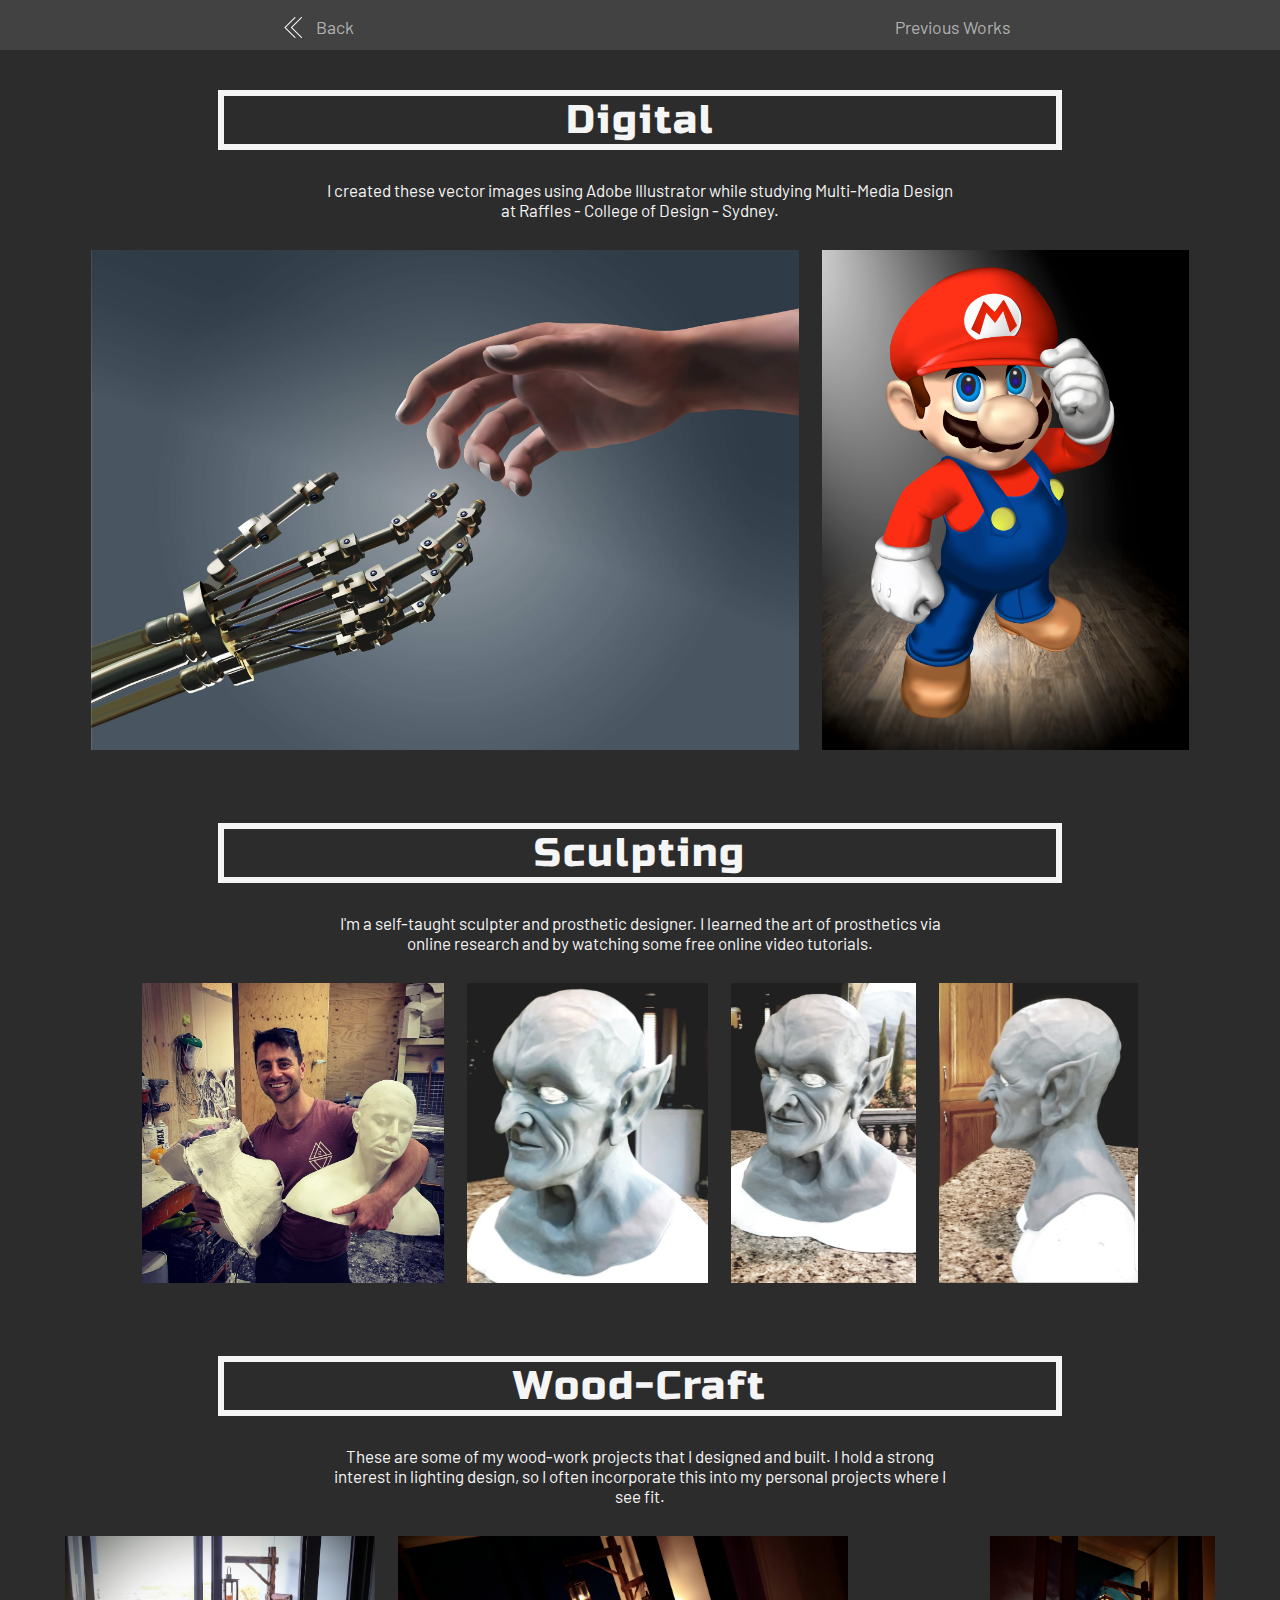
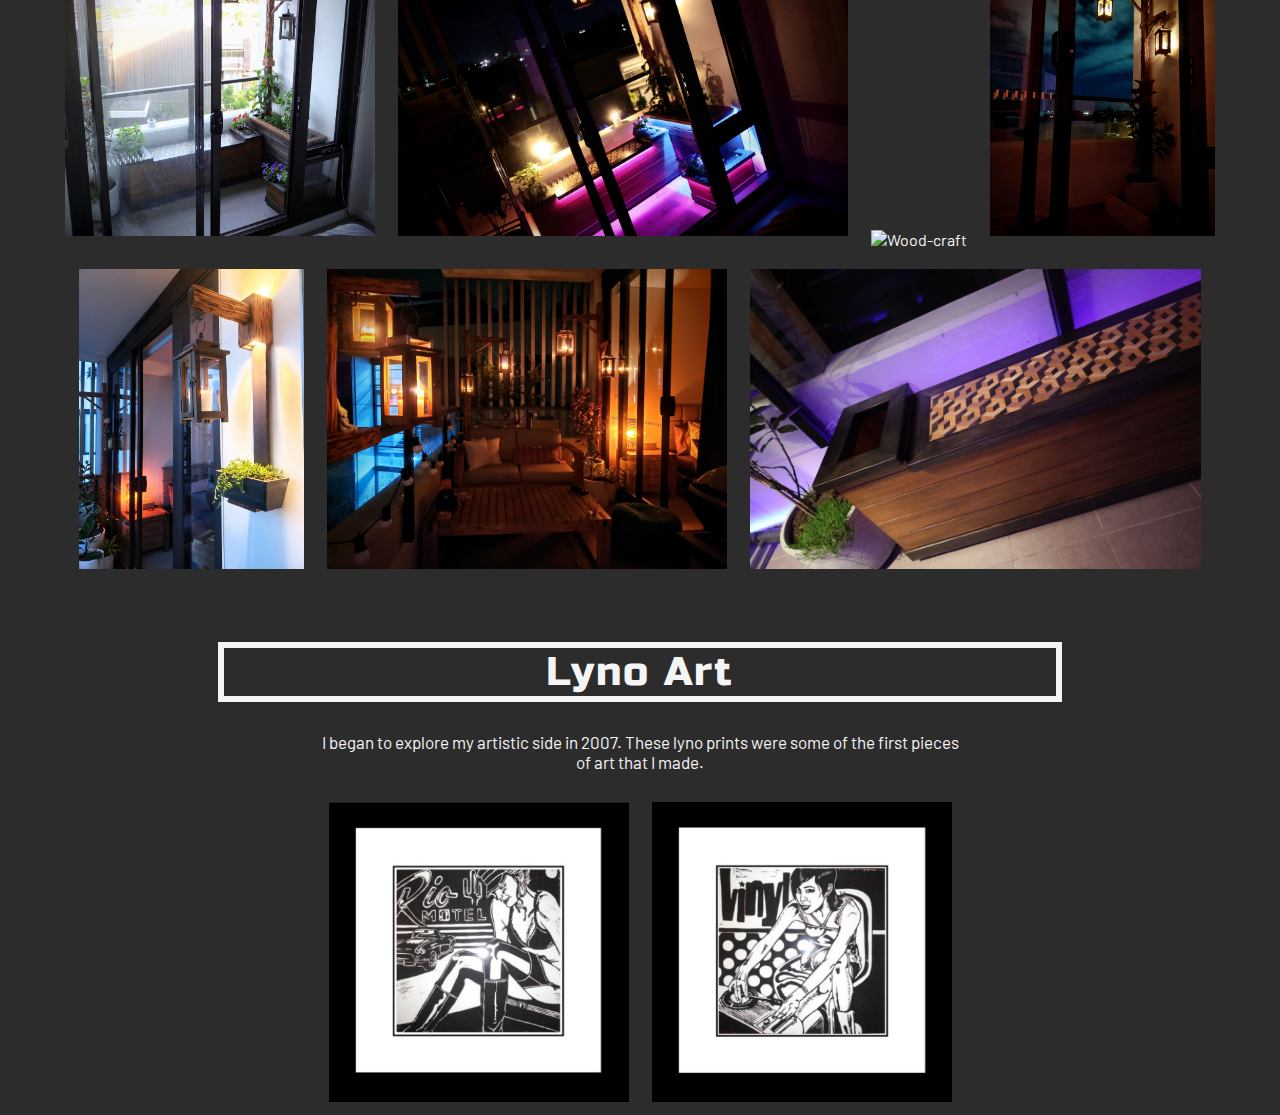
==== commit d47ab0b6: "added woodwork images to creative works page." ====
--- a/previous_works.html
+++ b/previous_works.html
@@ -62,13 +62,16 @@
             <h1 class="banner">Wood-Craft</h1>
             <p>
                 These are some of my wood-work projects that I designed and built. I
-                hold a strong interest in lighting design and I often encorporate
-                this into the designs of my personal projects where I see fit.
+                hold a strong interest in lighting design, so I often incorporate
+                this into my personal projects where I see fit.
             </p>
-            <img src="assets/img/lantern-master.jpg" alt="Wood-craft"/>
-            <img src="assets/img/lantern_hanging.jpg" alt="Wood-craft"/>
-            <img src="assets/img/lantern_balcony.jpg" alt="Wood-craft"/>
-            <img src="assets/img/bench.jpg" alt="Wood-craft">
+            <img class="wood-work" src="assets/img/woodCraft/plantersDay.JPG" alt="Wood-craft"/>
+            <img class="wood-work" src="assets/img/woodCraft/plantersNight.JPG" alt="Wood-craft"/>
+            <img class="wood-work" src="assets/img/woodCraft/gnomes.JPG" alt="Wood-craft"/>
+            <img class="wood-work" src="assets/img/lantern-master.jpg" alt="Wood-craft"/>
+            <img class="wood-work" src="assets/img/lantern_hanging.jpg" alt="Wood-craft"/>
+            <img class="wood-work" src="assets/img/lantern_balcony.jpg" alt="Wood-craft"/>
+            <img class="wood-work" src="assets/img/bench.jpg" alt="Wood-craft">
         </div>
 
         <div class="lyno">
--- a/style/previous_works.css
+++ b/style/previous_works.css
@@ -47,4 +47,8 @@
   margin-top: 45px;
 }
 
+.wood-work img {
+  height: 300px;
+}
+
 /*# sourceMappingURL=previous_works.css.map */
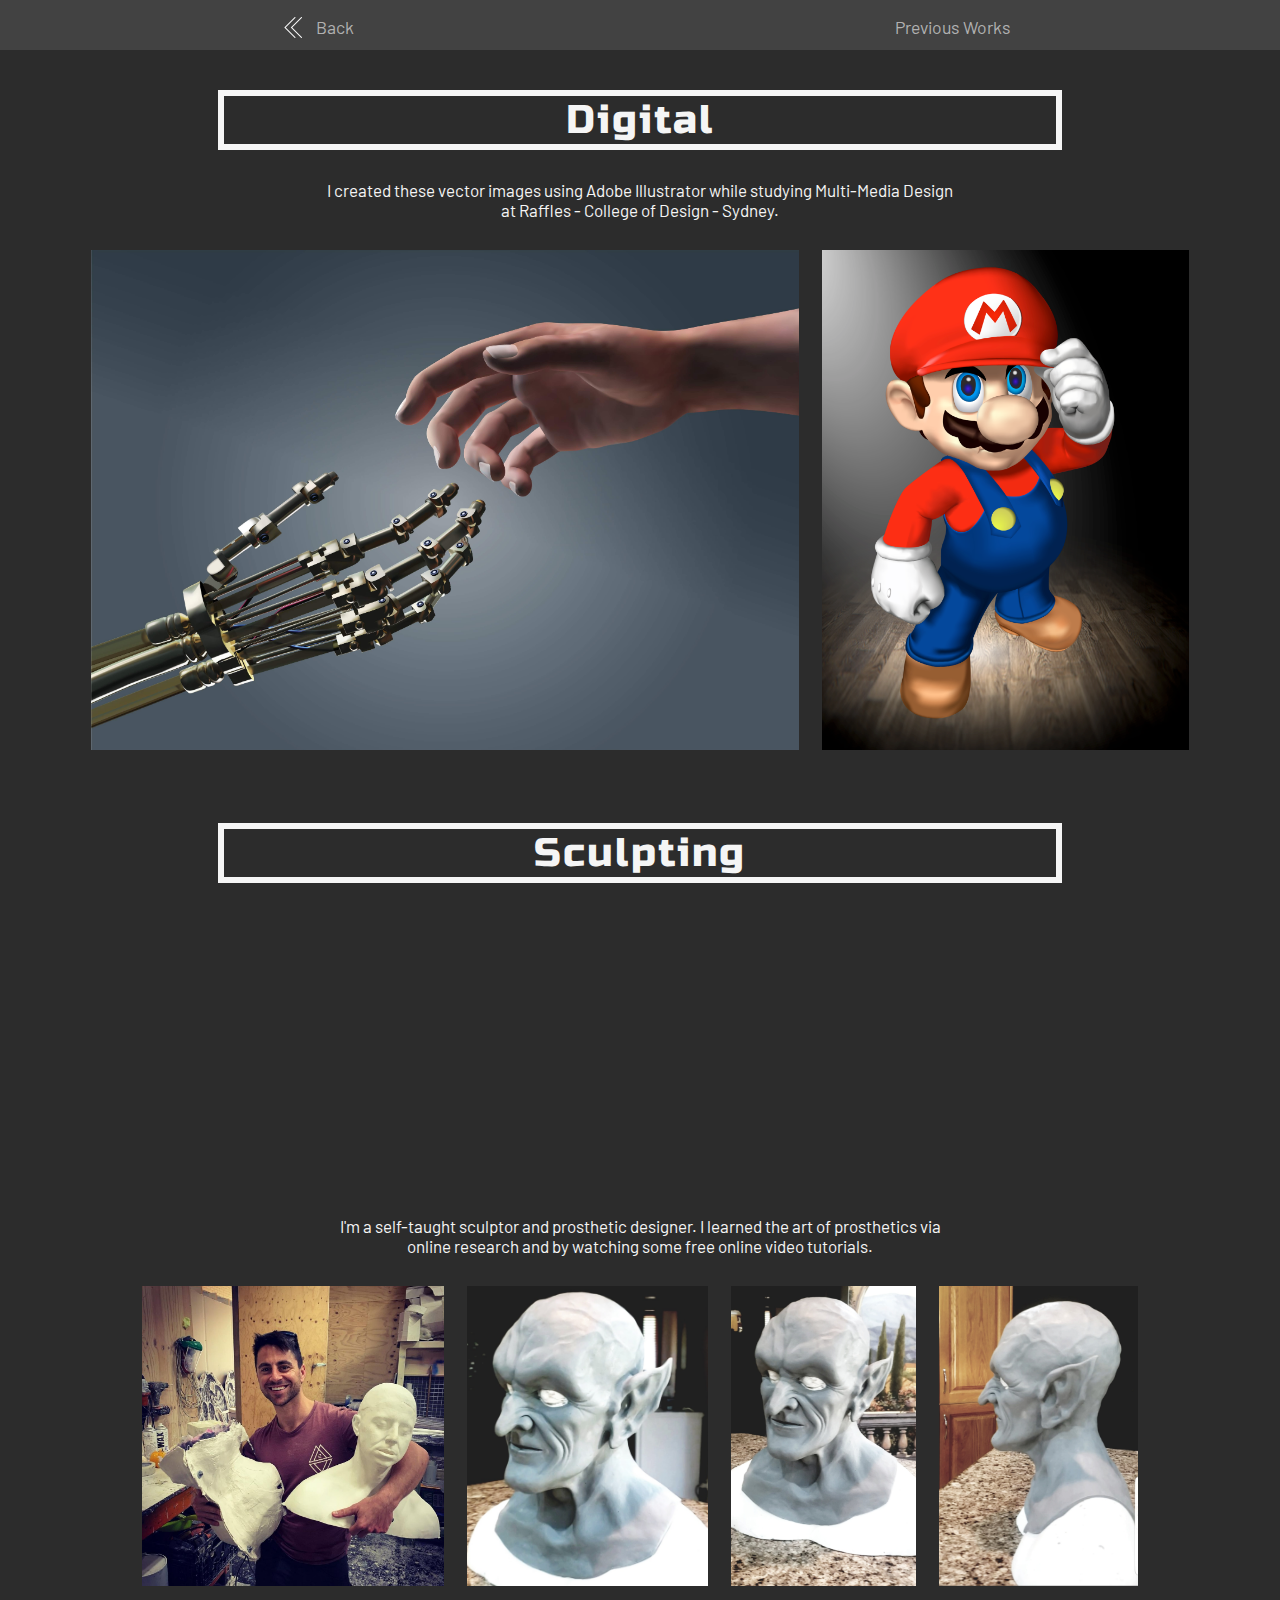
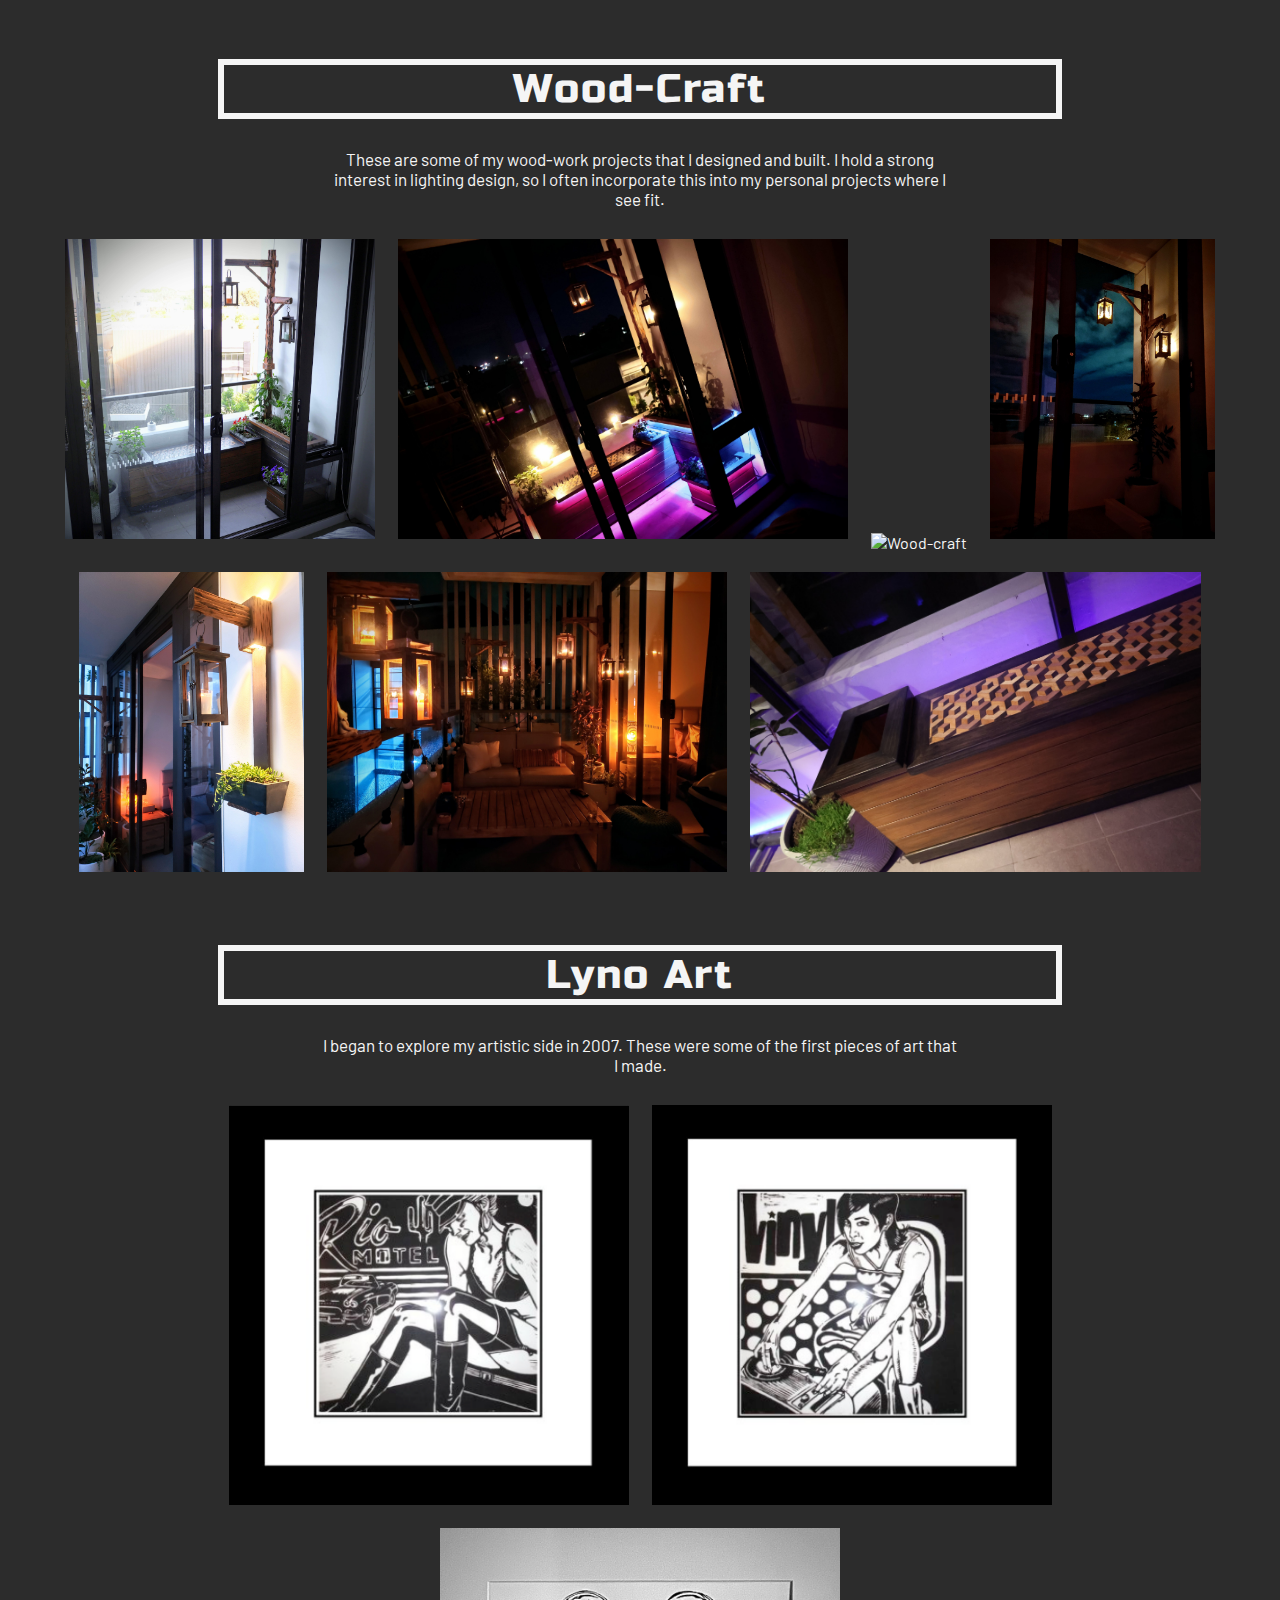
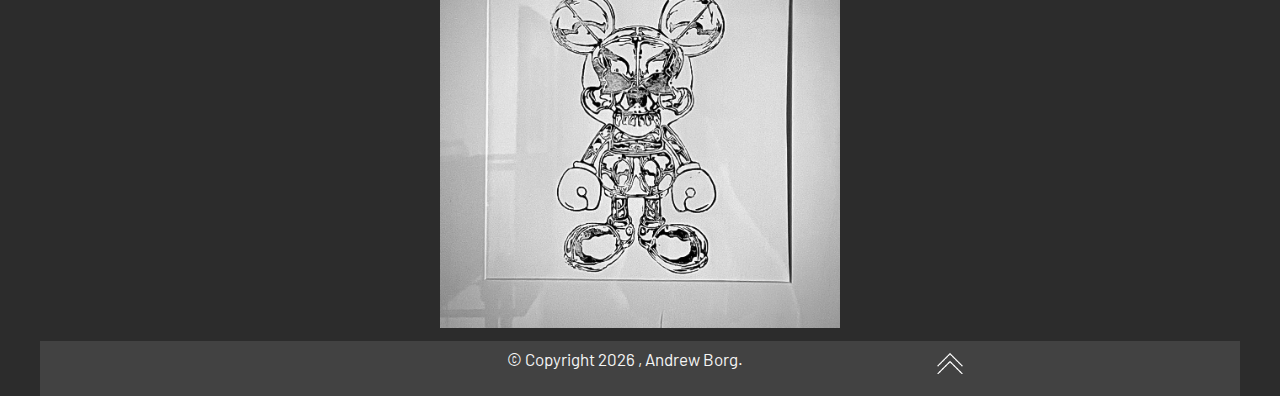
==== commit ad026b45: "added projects to recent projects. added footer to creative works page." ====
--- a/previous_works.html
+++ b/previous_works.html
@@ -48,8 +48,16 @@
         </div>
         <div class="sculpting">
             <h1 class="banner">Sculpting</h1>
+
+            <video class="wearingMaskVid" muted loop autoplay width="320" height="240">
+                <source src="assets/video/WearingMask.mp4" type="video/mp4">
+            </video>
+
+            <video class="sculpt-video" muted loop autoplay width="320" height="240"/>
+                <source src="assets/video/TheGoblin.mp4" type="video/mp4">
+            </video>
             <p>
-                I'm a self-taught sculpter and prosthetic designer. I learned the
+                I'm a self-taught sculptor and prosthetic designer. I learned the
                 art of prosthetics via online research and by watching some free
                 online video tutorials.
             </p>
@@ -77,15 +85,29 @@
         <div class="lyno">
             <h1 class="banner">Lyno Art</h1>
             <p>
-                I began to explore my artistic side in 2007. These lyno
-                prints were some of the first pieces of art that I made.
+                I began to explore my artistic side in 2007. These were some of the first pieces of art that I made.
             </p>
 
 
-            <img class="square-img" src="assets/img/lyno-2.png" alt="Lyno Print Artwork"/>
-            <img class="square-img" src="assets/img/lyno-1.png" alt="Lyno Print Artwork"/>
+            <img class="lyno-img" src="assets/img/lyno-2.png" alt="Lyno Print Artwork"/>
+            <img class="lyno-img" src="assets/img/lyno-1.png" alt="Lyno Print Artwork"/>
+            <img class="lyno-img" src="assets/img/LynoPrints/mouse.jpg" alt="Lyno Print Artwork"/>
         </div>
     </div>
+    <footer>
+        <div class="row">
+            <p>
+                &copy; Copyright
+                <script>
+                  document.write(String(new Date().getFullYear()));
+                </script>
+                , Andrew Borg.
+            </p>
+            <a href="index.html#home"
+            ><img class="top-of-page" src="/assets/img/icon/top-of-page.png" alt="Top of page"
+            /></a>
+        </div>
+    </footer>
 </main>
 </body>
 <style>
--- a/style/main.css
+++ b/style/main.css
@@ -361,18 +361,6 @@
 main .projects .projects-container {
   margin-top: 25px;
 }
-main .projects .projects-container .proj1,
-main .projects .projects-container .proj2,
-main .projects .projects-container .proj3 {
-  display: flex;
-  height: 300px;
-  width: 250px;
-  margin: 20px auto;
-  border: whitesmoke solid 4px;
-  background-color: #2c2c2c;
-  align-items: center;
-  justify-content: center;
-}
 
 @media only screen and (min-width: 1024px) {
   main .projects {
@@ -380,19 +368,21 @@
   }
   main .projects .projects-container {
     flex-direction: row;
+    flex-wrap: wrap;
     margin-top: 25px;
   }
-  main .projects .projects-container .proj1,
-main .projects .projects-container .proj2,
-main .projects .projects-container .proj3 {
-    display: flex;
+  main .projects .projects-container .morse-img {
     height: 300px;
-    width: 250px;
-    margin: 20px auto;
-    border: whitesmoke solid 4px;
-    background-color: #2c2c2c;
-    align-items: center;
-    justify-content: center;
+    width: 450px;
+  }
+  main .projects .projects-container .calculator-img {
+    height: 300px;
+  }
+  main .projects .projects-container .ecommerce-img {
+    height: 300px;
+  }
+  main .projects .projects-container .google-books-img {
+    height: 300px;
   }
 }
 * {
@@ -416,4 +406,8 @@
   text-align: center;
 }
 
+.proj1 {
+  height: 300px;
+}
+
 /*# sourceMappingURL=main.css.map */
--- a/style/previous_works.css
+++ b/style/previous_works.css
@@ -32,10 +32,20 @@
   align-items: center;
   text-align: center;
 }
-.previous-works .square-img {
+.previous-works .lyno-img {
+  height: 400px;
+  width: 400px;
+  margin: 10px;
+}
+
+.sculpt-video {
   height: 300px;
-  width: 300px;
-  margin: 10px;
+  width: 164px;
+  object-fit: cover;
+}
+
+.wearingMaskVid {
+  height: 300px;
 }
 
 #crop {
@@ -50,5 +60,23 @@
 .wood-work img {
   height: 300px;
 }
+.wood-work footer {
+  background-color: #424242;
+  display: flex;
+  width: 1440px;
+  height: 55px;
+  align-items: center;
+}
+.wood-work footer .container {
+  align-items: center;
+  justify-content: space-around;
+}
+.wood-work footer img {
+  position: relative;
+  right: 10px;
+  height: 30px;
+  width: 30px;
+  margin: auto;
+}
 
 /*# sourceMappingURL=previous_works.css.map */
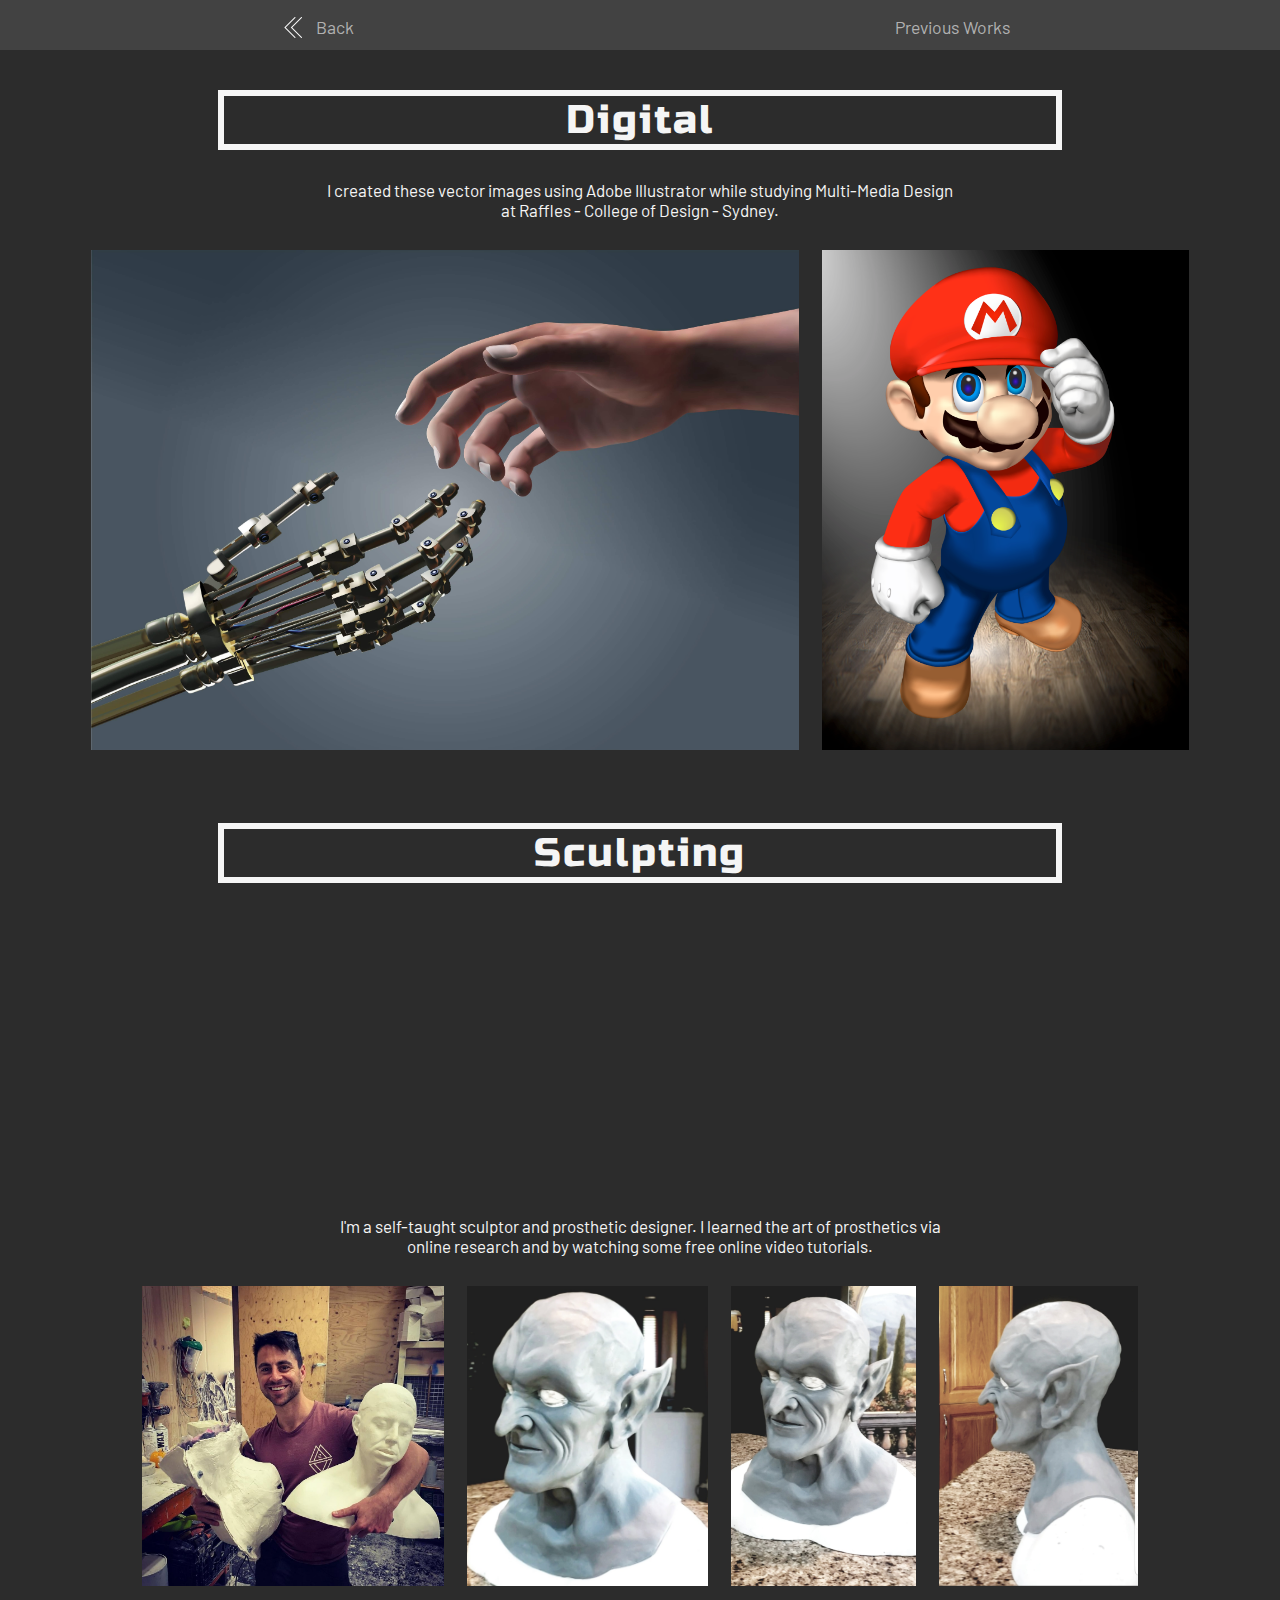
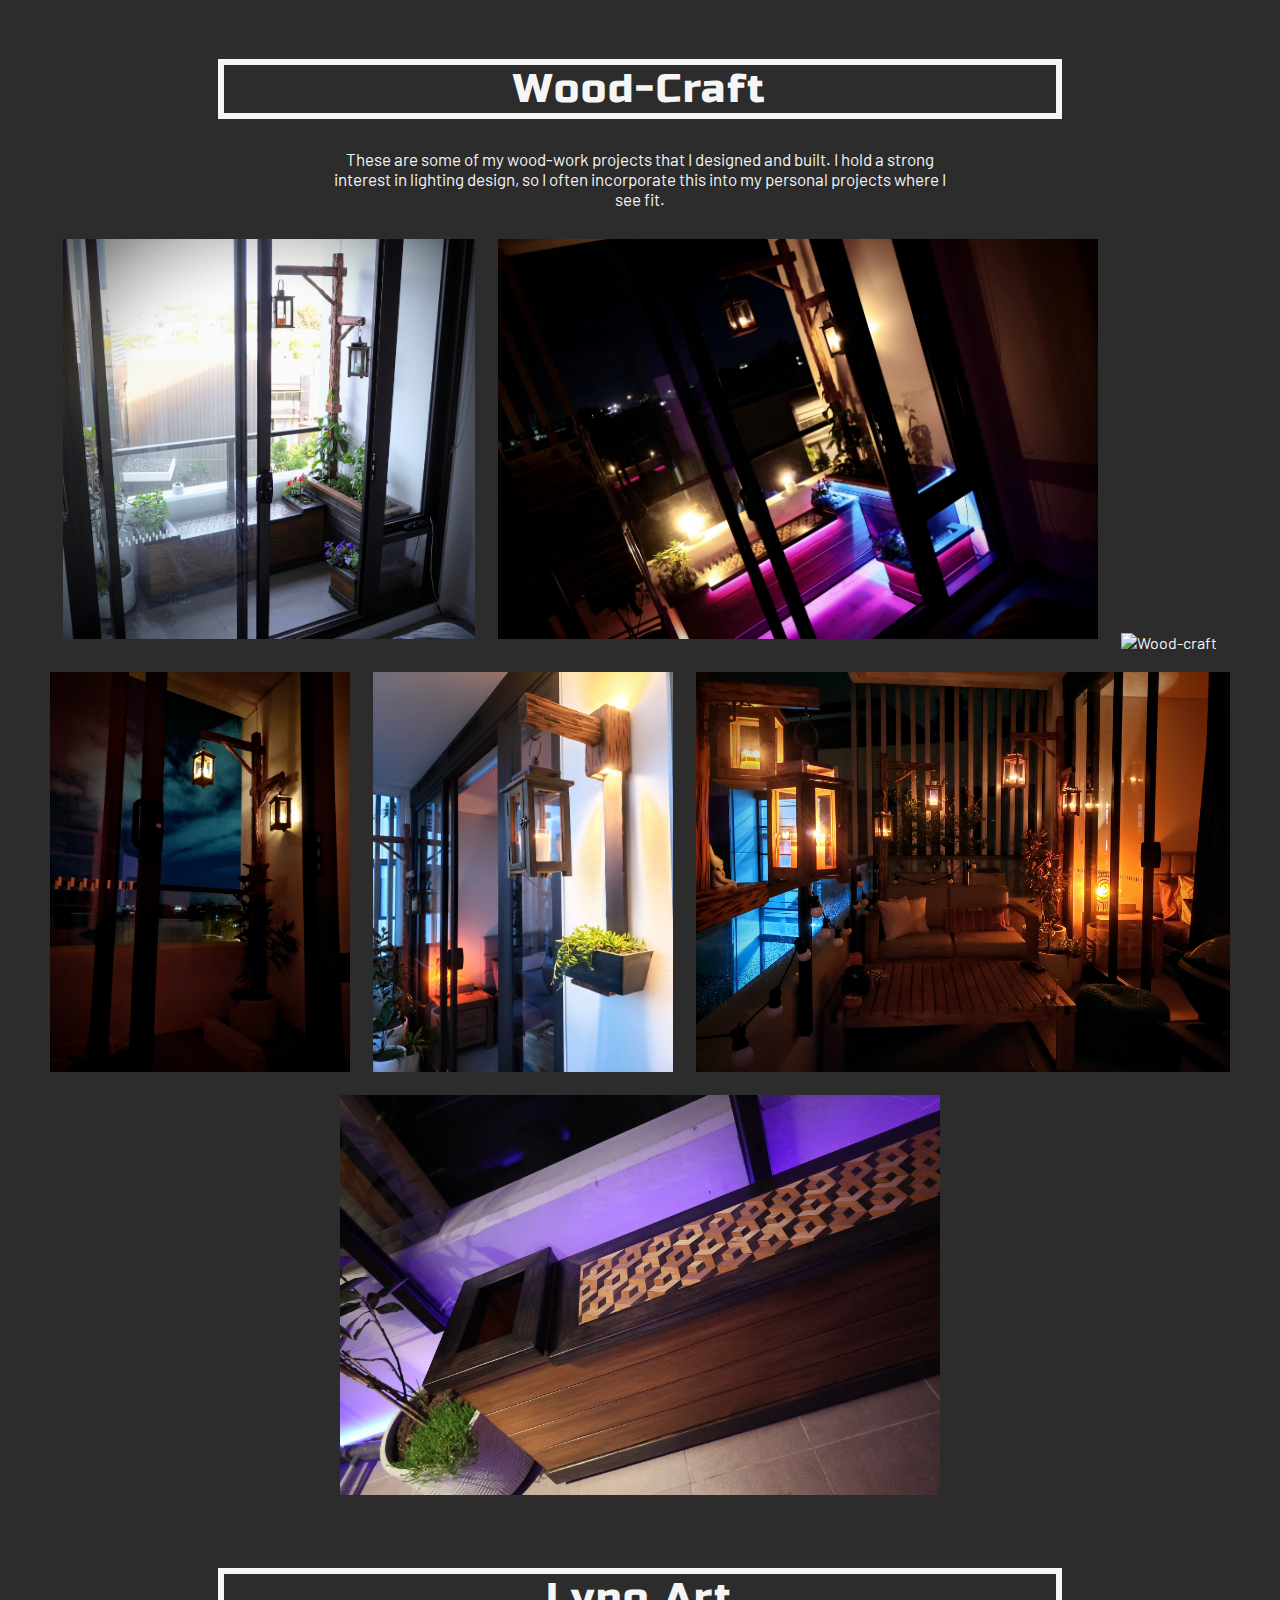
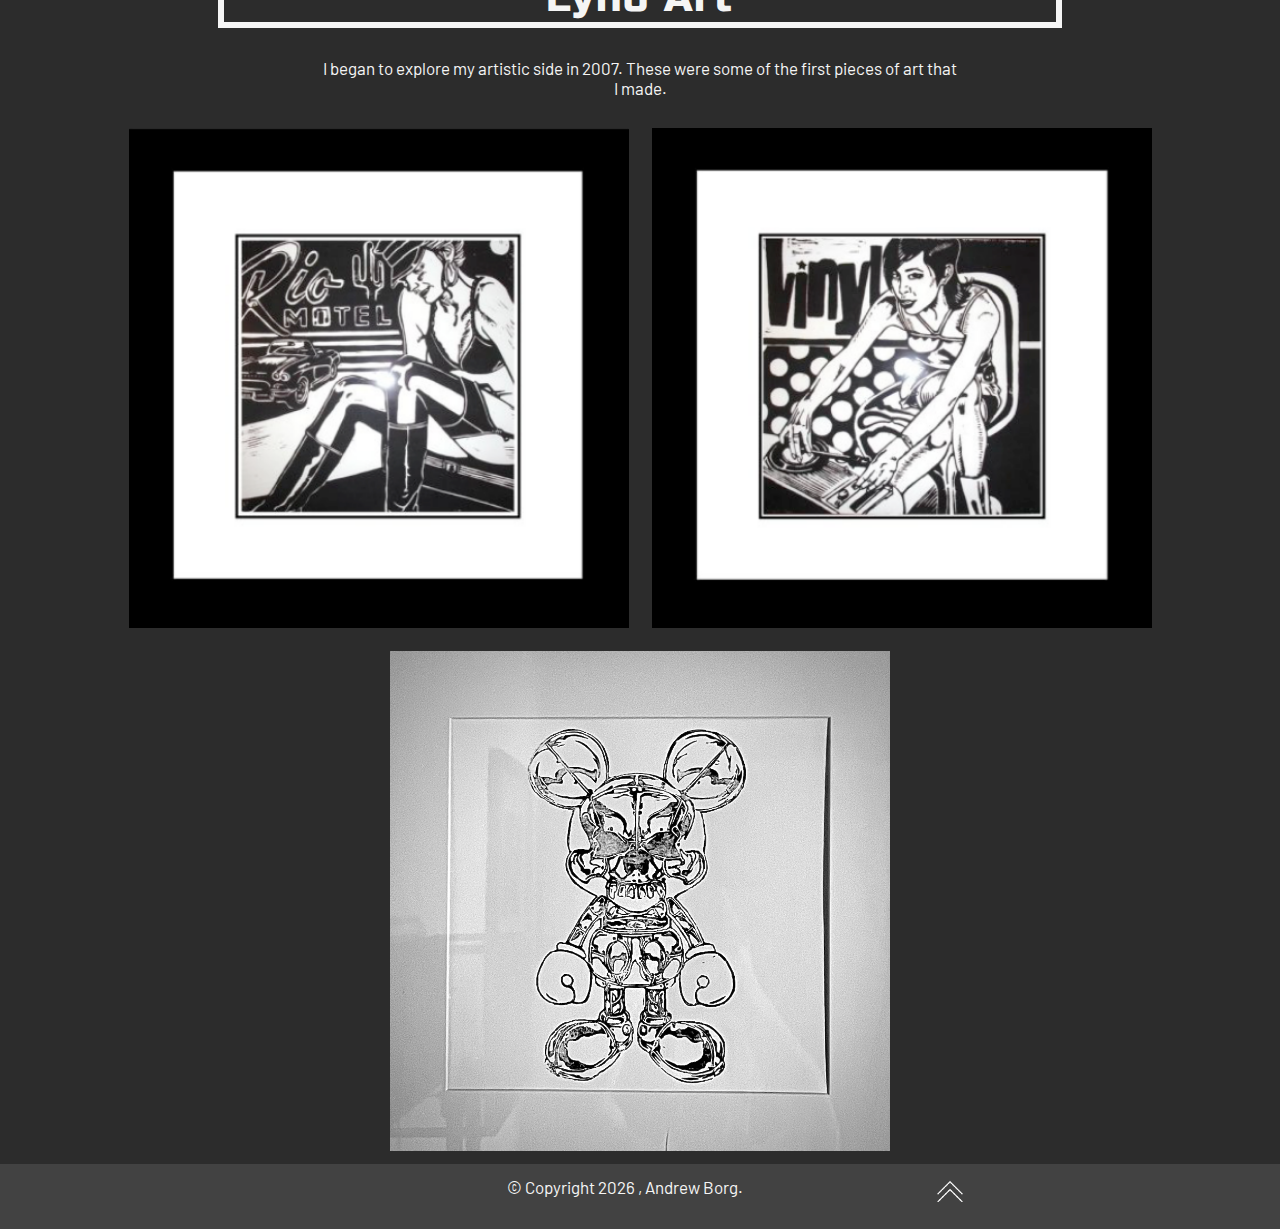
==== commit 07119fca: "added footer top of page button functionality. adjusted image heights." ====
--- a/previous_works.html
+++ b/previous_works.html
@@ -32,10 +32,12 @@
             />
             <span>Back</span>
         </a>
-        <a href="">Previous Works</a href="">
+        <a href="">Previous Works</a>
     </div>
 </nav>
 <main>
+    <a id="top-of-previous-works"></a>
+
     <div class="previous-works container">
         <div class="digital">
             <h1 class="banner digital">Digital</h1>
@@ -52,8 +54,7 @@
             <video class="wearingMaskVid" muted loop autoplay width="320" height="240">
                 <source src="assets/video/WearingMask.mp4" type="video/mp4">
             </video>
-
-            <video class="sculpt-video" muted loop autoplay width="320" height="240"/>
+            <video class="sculpt-video" muted loop autoplay/>
                 <source src="assets/video/TheGoblin.mp4" type="video/mp4">
             </video>
             <p>
@@ -94,21 +95,21 @@
             <img class="lyno-img" src="assets/img/LynoPrints/mouse.jpg" alt="Lyno Print Artwork"/>
         </div>
     </div>
-    <footer>
-        <div class="row">
-            <p>
-                &copy; Copyright
-                <script>
-                  document.write(String(new Date().getFullYear()));
-                </script>
-                , Andrew Borg.
-            </p>
-            <a href="index.html#home"
-            ><img class="top-of-page" src="/assets/img/icon/top-of-page.png" alt="Top of page"
-            /></a>
-        </div>
-    </footer>
 </main>
+<footer>
+    <div class="row">
+        <p>
+            &copy; Copyright
+            <script>
+              document.write(String(new Date().getFullYear()));
+            </script>
+            , Andrew Borg.
+        </p>
+        <a href="previous_works.html#top-of-previous-works"
+        ><img class="top-of-page" src="/assets/img/icon/top-of-page.png" alt="Top of page"
+        /></a>
+    </div>
+</footer>
 </body>
 <style>
 
--- a/style/main.css
+++ b/style/main.css
@@ -406,8 +406,4 @@
   text-align: center;
 }
 
-.proj1 {
-  height: 300px;
-}
-
 /*# sourceMappingURL=main.css.map */
--- a/style/previous_works.css
+++ b/style/previous_works.css
@@ -33,12 +33,11 @@
   text-align: center;
 }
 .previous-works .lyno-img {
-  height: 400px;
-  width: 400px;
+  height: 500px;
+  width: 500px;
   margin: 10px;
 }
-
-.sculpt-video {
+.previous-works .sculpt-video {
   height: 300px;
   width: 164px;
   object-fit: cover;
@@ -58,20 +57,19 @@
 }
 
 .wood-work img {
-  height: 300px;
+  height: 400px;
 }
-.wood-work footer {
+
+footer {
   background-color: #424242;
-  display: flex;
-  width: 1440px;
-  height: 55px;
-  align-items: center;
+  width: 100vw;
+  height: 65px;
 }
-.wood-work footer .container {
+footer .container {
   align-items: center;
   justify-content: space-around;
 }
-.wood-work footer img {
+footer img {
   position: relative;
   right: 10px;
   height: 30px;
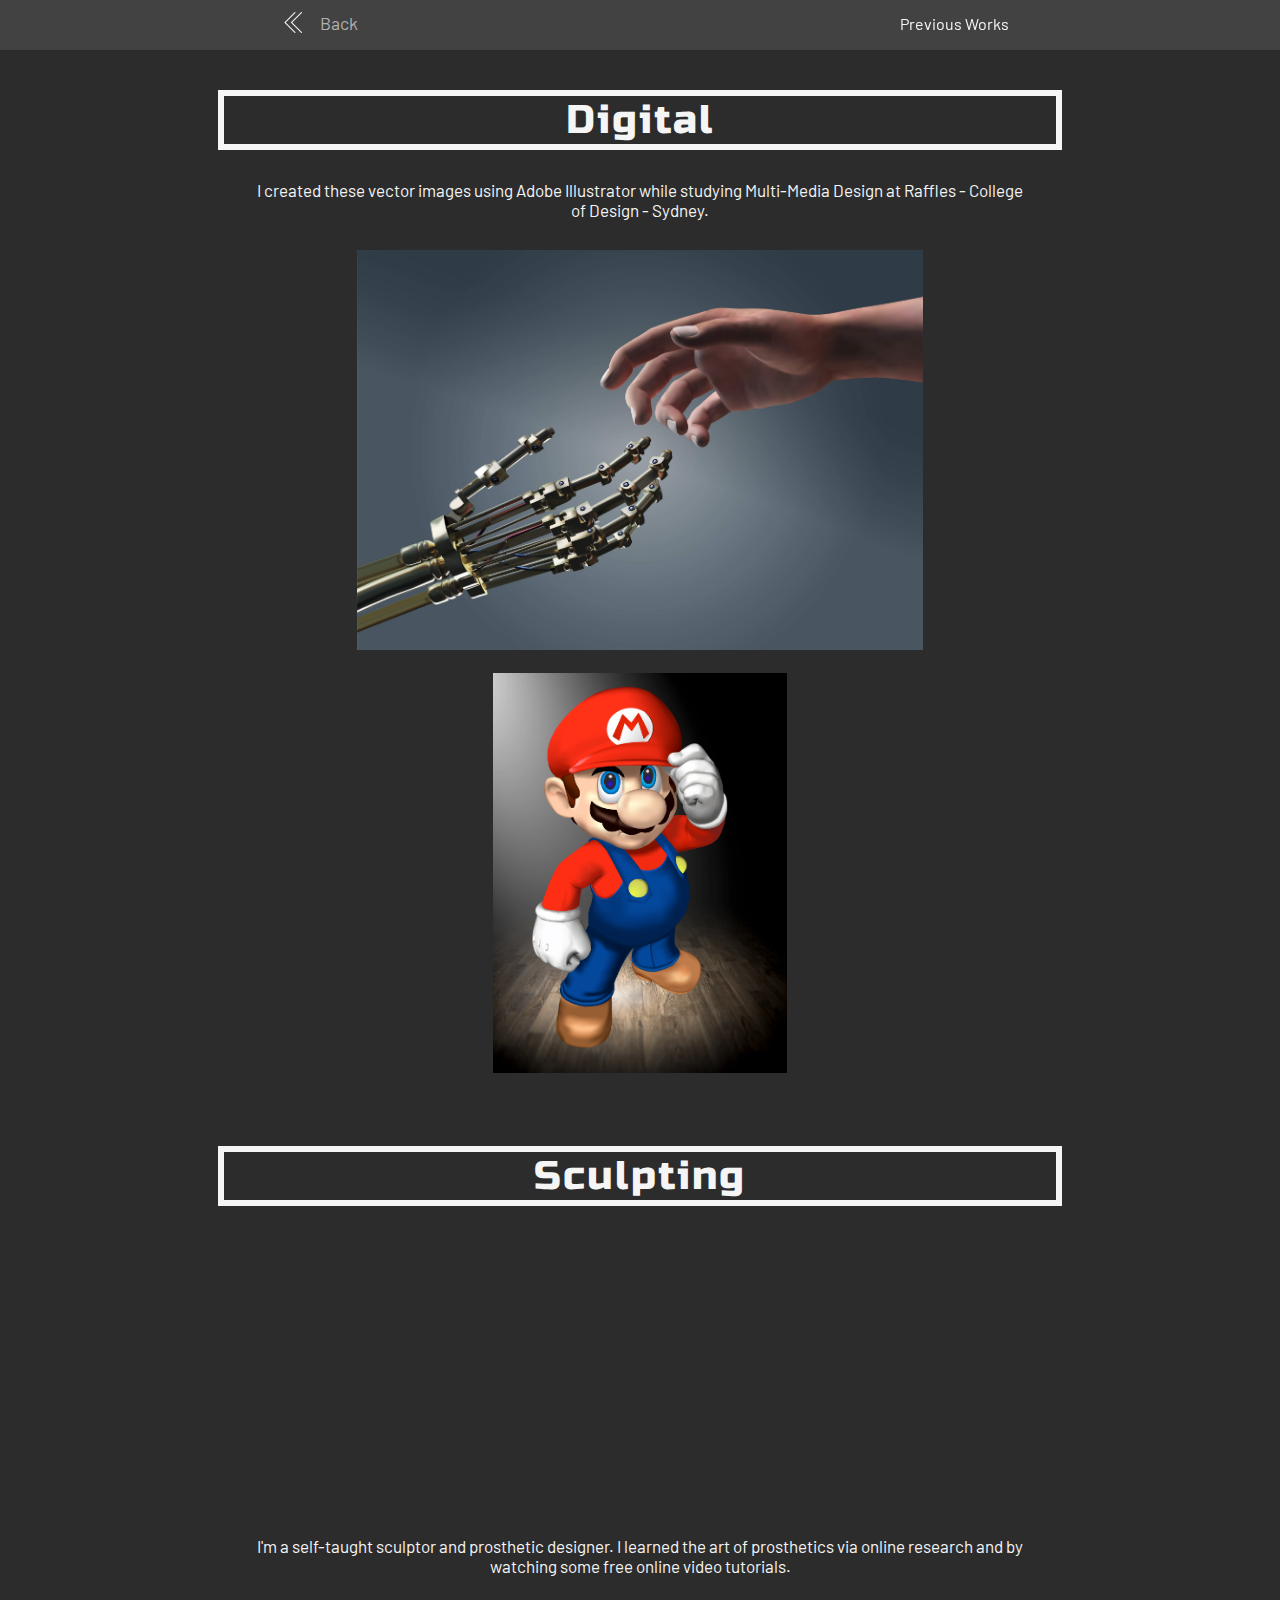
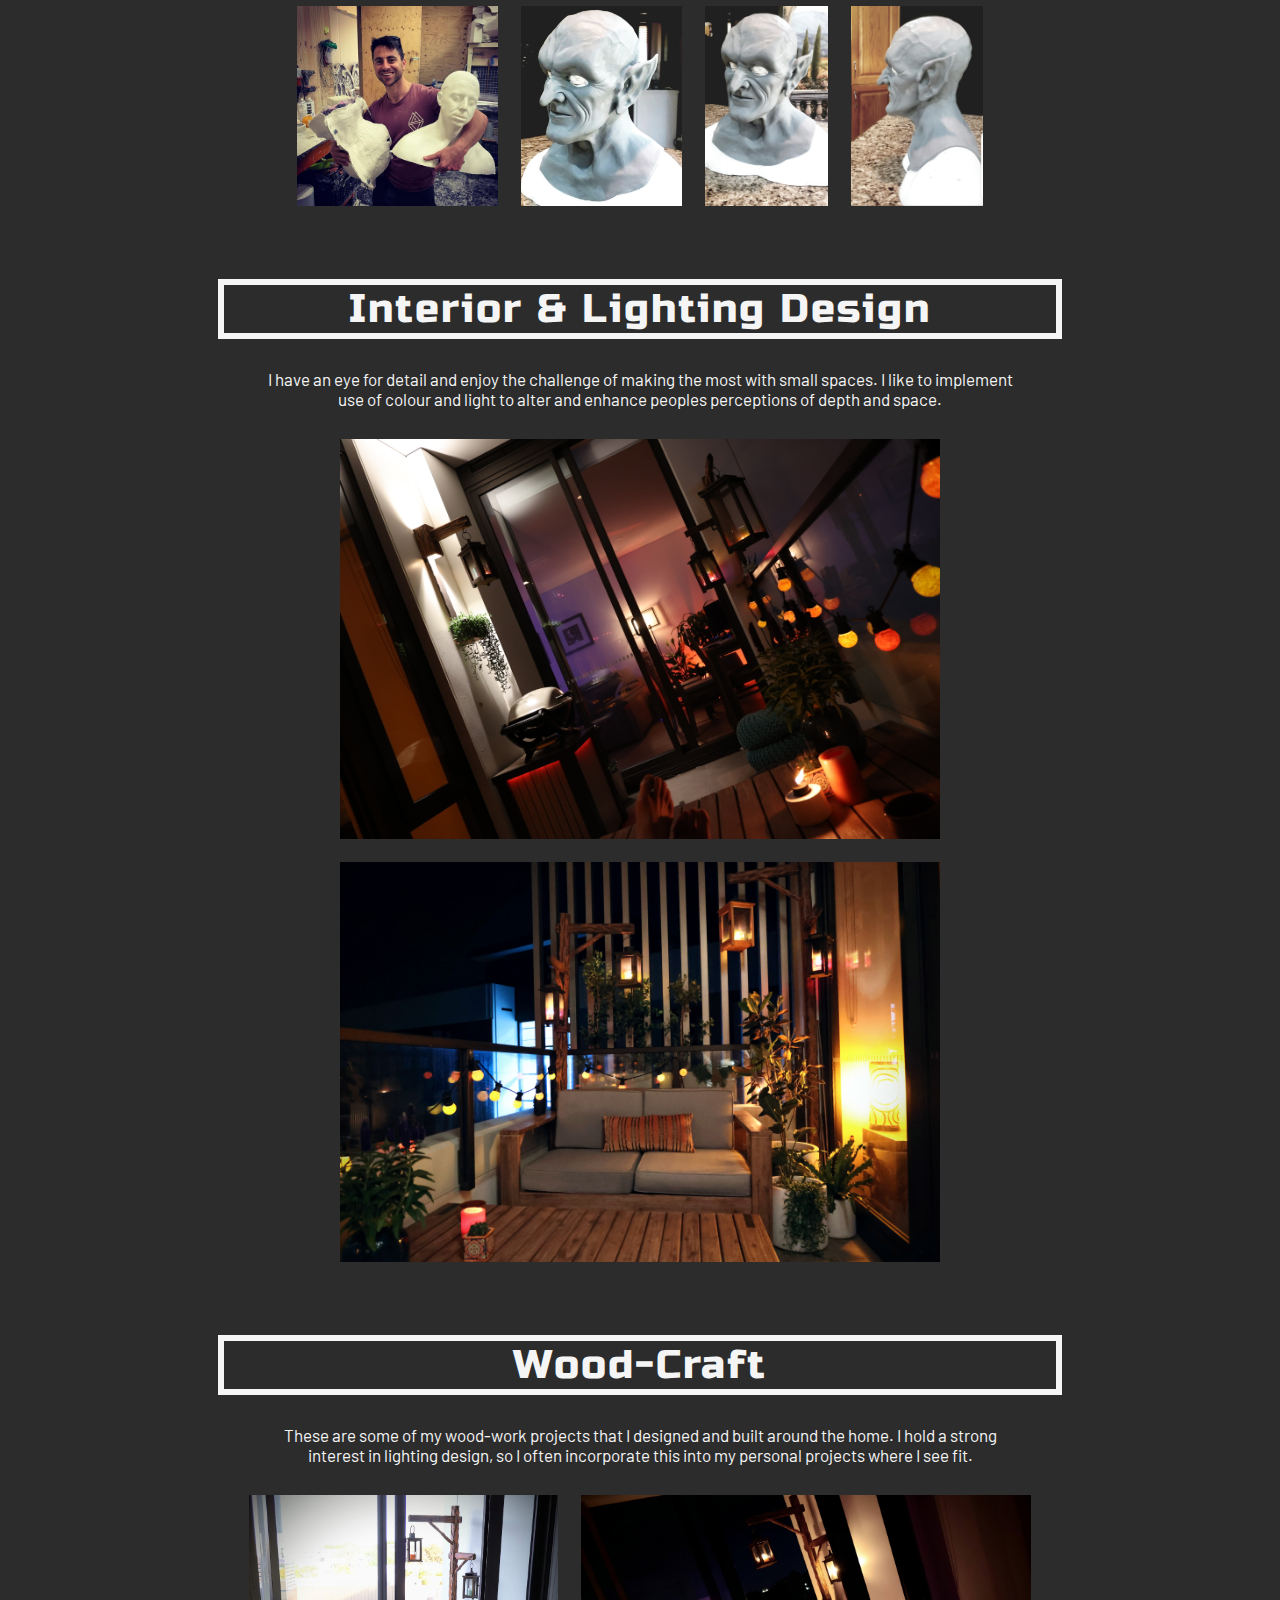
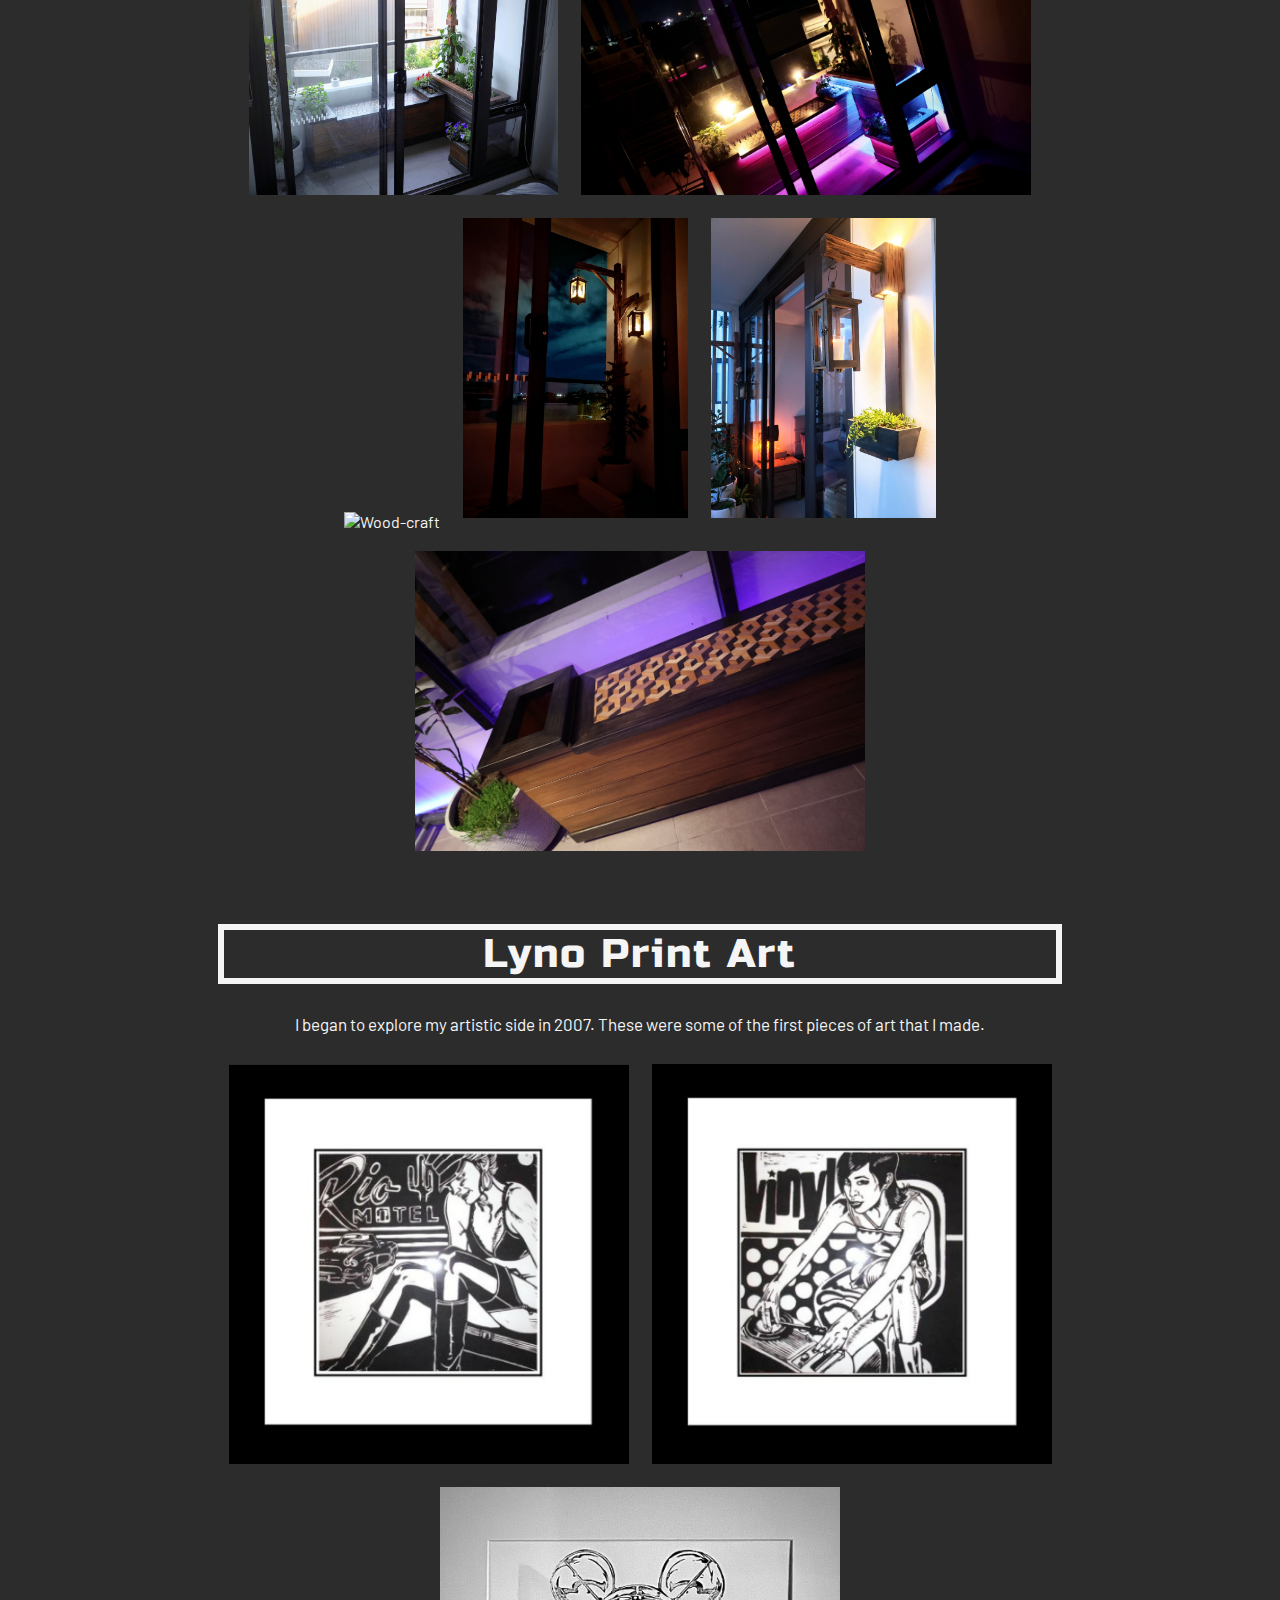
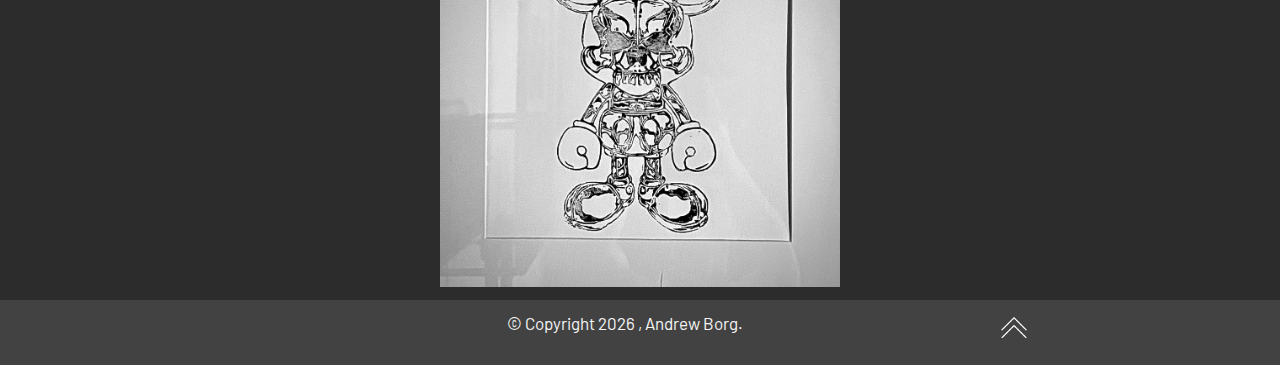
==== commit 80dd441a: "added some images. fixed css bugs" ====
--- a/previous_works.html
+++ b/previous_works.html
@@ -30,69 +30,81 @@
                     src="assets/img/icon/go-back.png"
                     alt=""
             />
-            <span>Back</span>
+            <span class="back-text">Back</classspan>
         </a>
-        <a href="">Previous Works</a>
+        <span class="previous-works-text">Previous Works</span>
     </div>
 </nav>
 <main>
-    <a id="top-of-previous-works"></a>
+    <div class="big-div">
+        <a id="top-of-previous-works"></a>
 
-    <div class="previous-works container">
-        <div class="digital">
-            <h1 class="banner digital">Digital</h1>
-            <p>
-                I created these vector images using Adobe Illustrator while studying
-                Multi-Media Design at Raffles - College of Design - Sydney.
-            </p>
-            <img class="vector" src="assets/img/industrial_revolution.jpg" alt="Vector Art"/>
-            <img class="vector" src="assets/img/mario.png" alt="Vector Art">
-        </div>
-        <div class="sculpting">
-            <h1 class="banner">Sculpting</h1>
+        <div class="previous-works container">
+            <div class="digital">
+                <h1 class="banner digital">Digital</h1>
+                <p>
+                    I created these vector images using Adobe Illustrator while studying
+                    Multi-Media Design at Raffles - College of Design - Sydney.
+                </p>
+                <img class="large-image" src="assets/img/industrial_revolution.jpg" alt="Vector Art"/>
+                <img class="mario" src="assets/img/mario.png" alt="Vector Art">
+            </div>
+            <div class="sculpting">
+                <h1 class="banner">Sculpting</h1>
 
-            <video class="wearingMaskVid" muted loop autoplay width="320" height="240">
-                <source src="assets/video/WearingMask.mp4" type="video/mp4">
-            </video>
-            <video class="sculpt-video" muted loop autoplay/>
+                <div class="mask-vids">
+                <video class="mask-vid wearingMaskVid" muted loop autoplay width="320" height="240">
+                    <source src="assets/video/WearingMask.mp4" type="video/mp4">
+                </video>
+                <video class="mask-vid sculpt-video" muted loop autoplay/>
                 <source src="assets/video/TheGoblin.mp4" type="video/mp4">
-            </video>
-            <p>
-                I'm a self-taught sculptor and prosthetic designer. I learned the
-                art of prosthetics via online research and by watching some free
-                online video tutorials.
-            </p>
-            <img class="image--crop sculpt" src="assets/img/my_head_cast.jpg" alt="Sculpting"/>
-            <img class="image--crop sculpt" src="assets/img/mask_angle.jpg" alt="Sculpting"/>
-            <img class="sculpt" id="crop" src="assets/img/mask_front.jpg" alt="Sculpting"/>
-            <img class="image--crop sculpt" src="assets/img/mask_side.jpg" alt="Sculpting"/>
-        </div>
-        <div class="wood-work">
-            <h1 class="banner">Wood-Craft</h1>
-            <p>
-                These are some of my wood-work projects that I designed and built. I
-                hold a strong interest in lighting design, so I often incorporate
-                this into my personal projects where I see fit.
-            </p>
-            <img class="wood-work" src="assets/img/woodCraft/plantersDay.JPG" alt="Wood-craft"/>
-            <img class="wood-work" src="assets/img/woodCraft/plantersNight.JPG" alt="Wood-craft"/>
-            <img class="wood-work" src="assets/img/woodCraft/gnomes.JPG" alt="Wood-craft"/>
-            <img class="wood-work" src="assets/img/lantern-master.jpg" alt="Wood-craft"/>
-            <img class="wood-work" src="assets/img/lantern_hanging.jpg" alt="Wood-craft"/>
-            <img class="wood-work" src="assets/img/lantern_balcony.jpg" alt="Wood-craft"/>
-            <img class="wood-work" src="assets/img/bench.jpg" alt="Wood-craft">
-        </div>
+                </video>
+            </div>
 
-        <div class="lyno">
-            <h1 class="banner">Lyno Art</h1>
-            <p>
-                I began to explore my artistic side in 2007. These were some of the first pieces of art that I made.
-            </p>
+                <p>
+                    I'm a self-taught sculptor and prosthetic designer. I learned the
+                    art of prosthetics via online research and by watching some free
+                    online video tutorials.
+                </p>
+                <img class="image--crop small-image" src="assets/img/my_head_cast.jpg" alt="Sculpting"/>
+                <img class="image--crop small-image" src="assets/img/mask_angle.jpg" alt="Sculpting"/>
+                <img class="small-image" id="crop" src="assets/img/mask_front.jpg" alt="Sculpting"/>
+                <img class="image--crop small-image" src="assets/img/mask_side.jpg" alt="Sculpting"/>
+            </div>
+            <div class="lyno">
+                <h1 class="banner">Interior & Lighting Design</h1>
+                <p> I have an eye for detail and enjoy the challenge of making the most with small spaces. I like to
+                    implement use of colour and light to alter and enhance peoples perceptions of depth and space.
+                </p>
+                <img class="large-image" src="assets/img/interioriDesign/balconyDesign.JPG" alt="Balcony set-up">
+                <img class="large-image" src="assets/img/balconySet-up.JPG" alt="Balcony set-up">
+            </div>
+            <div>
+                <h1 class="banner">Wood-Craft</h1>
+                <p>
+                    These are some of my wood-work projects that I designed and built around the home. I
+                    hold a strong interest in lighting design, so I often incorporate
+                    this into my personal projects where I see fit.
+                </p>
+                <img class="portrait-image" src="assets/img/woodCraft/plantersDay.JPG" alt="Wood-craft"/>
+                <img class="medium-image" src="assets/img/woodCraft/plantersNight.JPG" alt="Wood-craft"/>
+                <img class="medium-image" src="assets/img/woodCraft/gnomes.JPG" alt="Wood-craft"/>
+                <img class="portrait-image" src="assets/img/lantern-master.jpg" alt="Wood-craft"/>
+                <img class="portrait-image" src="assets/img/lantern_hanging.jpg" alt="Wood-craft"/>
+                <img class="medium-image" src="assets/img/bench.jpg" alt="Wood-craft">
+            </div>
+
+            <div class="lyno">
+                <h1 class="banner">Lyno Print Art</h1>
+                <p>
+                    I began to explore my artistic side in 2007. These were some of the first pieces of art that I made.
+                </p>
+                <img class="lyno-img" src="assets/img/lyno-2.png" alt="2007 Lyno Print Artwork"/>
+                <img class="lyno-img" src="assets/img/lyno-1.png" alt="2007 Print Artwork"/>
+                <img class="lyno-img" src="assets/img/LynoPrints/mouse.jpg" alt="Left-eye Mickey"/>
+            </div>
 
 
-            <img class="lyno-img" src="assets/img/lyno-2.png" alt="Lyno Print Artwork"/>
-            <img class="lyno-img" src="assets/img/lyno-1.png" alt="Lyno Print Artwork"/>
-            <img class="lyno-img" src="assets/img/LynoPrints/mouse.jpg" alt="Lyno Print Artwork"/>
         </div>
     </div>
 </main>
--- a/style/main.css
+++ b/style/main.css
@@ -84,6 +84,7 @@
 }
 
 main .about {
+  margin: auto;
   margin-top: 100px;
 }
 main .about .a-here {
@@ -92,11 +93,11 @@
 main .about p {
   position: relative;
   bottom: 100px;
-  left: 80px;
+  left: 0px;
   padding: 70px 22px 22px 22px;
-  max-width: 600px;
   margin: auto;
   text-align: justify;
+  max-width: 90vw;
 }
 main .about .photo-with-border {
   position: relative;
@@ -134,7 +135,7 @@
     height: 600px;
   }
   main .about p {
-    width: 430px;
+    width: 530px;
     font-size: 1.1em;
   }
   main .about .photo-with-border {
@@ -159,90 +160,49 @@
     text-align: left;
   }
 }
+@media only screen and (max-width: 400px) {
+  .contact-icons {
+    display: flex;
+    flex-direction: row;
+    margin-left: 0px;
+    margin-right: 0px;
+    height: 50px;
+    width: 50px;
+  }
+
+  main .contact {
+    display: flex;
+    max-width: 330px;
+    justify-content: space-around;
+    align-items: center;
+  }
+  main .contact .icon-row {
+    display: flex;
+    flex-direction: row;
+    margin: auto;
+    padding: 10px;
+  }
+}
 main .contact {
   display: flex;
   justify-content: space-around;
   align-items: center;
 }
-main .contact .msg-pad {
-  margin-top: 33px;
-  margin-bottom: 40px;
-  height: 400px;
+main .contact .contact-icons {
   display: flex;
   flex-direction: row;
-  justify-content: center;
-}
-main .contact .msg-pad .contact-icons {
-  align-content: center;
-  align-items: center;
-  display: flex;
-  flex-direction: column;
-  height: 95%;
-  justify-content: space-around;
-  text-align: center;
-  position: relative;
-  top: -13px;
-  width: 70px;
-}
-main .contact .msg-pad .contact-icons img {
-  padding-right: 18px;
-  height: 70px;
-  width: 70px;
-}
-main .contact .msg-pad form {
-  display: flex;
-  flex-direction: column;
-  align-items: center;
-}
-main .contact .msg-pad form > * {
-  margin-top: 7px;
-  margin-bottom: 7px;
-}
-main .contact .msg-pad form input {
-  max-width: 600px;
-  width: 63vw;
-  height: 40px;
-}
-main .contact .msg-pad form ::placeholder {
-  color: #b1b1b1;
-  opacity: 1;
-  padding-left: 10px;
-}
-main .contact .msg-pad form button {
-  font-size: 20px;
-  line-height: 0;
-  width: 120px;
-  height: 2rem;
-  color: #424242;
-  background-color: whitesmoke;
-  margin-bottom: 14px;
-}
-main .contact .msg-pad form button:hover {
-  color: #43c484;
-}
-main .contact .msg-pad form textarea {
-  max-width: 600px;
-  padding-top: 10px;
-  height: 200px;
-  width: 63vw;
-  font-family: Arial, sans-serif;
-  -webkit-appearance: none;
-}
-main .contact .msg-pad textarea,
-main .contact .msg-pad input,
-main .contact .msg-pad button {
-  border-radius: 5px;
-  transition: all 350ms ease-in-out;
-}
-main .contact .msg-pad textarea:hover, main .contact .msg-pad textarea:focus,
-main .contact .msg-pad input:hover,
-main .contact .msg-pad input:focus,
-main .contact .msg-pad button:hover,
-main .contact .msg-pad button:focus {
-  outline: none !important;
-  -webkit-box-shadow: 0 0 20px #3a7553;
-  box-shadow: 0 0 20px #80bb80;
-}
+  margin-left: 40px;
+  margin-right: 40px;
+  height: 100px;
+  width: 100px;
+}
+main .contact .icon-row {
+  display: flex;
+  flex-direction: row;
+  margin: auto;
+  padding: 50px;
+}
+
 footer {
   background-color: #424242;
   width: 100%;
@@ -262,7 +222,9 @@
 }
 
 main .home #vector {
+  text-align: center;
   min-height: 400px;
+  max-width: 100vw;
   background: url("../../assets/img/industrial_revolution.jpg") no-repeat local 0 0;
   background-size: 100%;
   transition: background-position 0s linear;
@@ -342,6 +304,21 @@
   color: whitesmoke;
 }
 
+@media only screen and (max-width: 500px) {
+  main .skills {
+    align-items: center;
+    max-width: 330px;
+  }
+  main .skills .skills-icons {
+    text-align: center;
+    margin-top: 10px;
+    max-width: 10px;
+  }
+  main .skills img {
+    height: 20px;
+    width: 20px;
+  }
+}
 main .skills {
   align-items: center;
 }
@@ -355,13 +332,15 @@
   width: 90px;
 }
 
-main .projects {
-  align-items: center;
-}
-main .projects .projects-container {
-  margin-top: 25px;
-}
-
+@media only screen and (max-width: 500px) {
+  main .projects {
+    align-items: center;
+    max-width: 330px;
+  }
+  main .projects .projects-container {
+    margin-top: 25px;
+  }
+}
 @media only screen and (min-width: 1024px) {
   main .projects {
     align-items: center;
--- a/style/previous_works.css
+++ b/style/previous_works.css
@@ -1,80 +1,175 @@
-p {
-  text-align: center;
-  align-content: center;
-  font-size: 17px;
-  margin: auto;
-  margin-bottom: 20px;
-  width: 50vw;
+@media only screen and (max-width: 400px) {
+  .banner {
+    width: 85vw;
+  }
+
+  .lyno-img {
+    height: 100px;
+    width: 100px;
+    margin: 10px;
+  }
+
+  .back-btn {
+    height: 30px;
+  }
+
+  span {
+    position: relative;
+    top: -16px;
+  }
+
+  p {
+    text-align: center;
+    align-content: center;
+    font-size: 17px;
+    margin: auto;
+    margin-bottom: 20px;
+    width: 90vw;
+  }
+
+  .large-image {
+    height: 30vh;
+  }
+
+  .lyno-img {
+    height: 330px;
+    width: 330px;
+  }
+
+  .mario {
+    height: 40vh;
+  }
+
+  .medium-image {
+    height: 30vh;
+  }
+
+  .portrait-image {
+    height: 40vh;
+  }
+
+  .small-image {
+    height: 300px;
+  }
+
+  #navHome {
+    display: flex;
+    flex-direction: row;
+    align-items: center;
+  }
+
+  .mask-vid {
+    height: 300px;
+  }
+
+  .sculpt-video {
+    height: 300px;
+    width: 164px;
+    object-fit: cover;
+  }
 }
+@media only screen and (min-width: 401px) {
+  .mask-vid {
+    display: flex;
+    align-items: center;
+  }
 
-.back-btn {
-  height: 25px;
-  width: 25px;
-  position: relative;
-  top: auto;
-}
+  p {
+    text-align: center;
+    align-content: center;
+    font-size: 17px;
+    margin: auto;
+    margin-bottom: 20px;
+    width: 60vw;
+  }
 
-.vector {
-  height: 500px;
-}
+  .previous-works-text {
+    position: relative;
+    top: 14px;
+  }
 
-.sculpt {
-  height: 300px;
-}
+  .back-btn {
+    height: 25px;
+    width: 25px;
+    position: relative;
+    top: auto;
+  }
 
-#navHome {
-  display: flex;
-  flex-direction: row;
-  align-items: center;
-}
+  .back-text {
+    position: relative;
+    top: -15px;
+  }
 
-.previous-works {
-  align-items: center;
-  text-align: center;
-}
-.previous-works .lyno-img {
-  height: 500px;
-  width: 500px;
-  margin: 10px;
-}
-.previous-works .sculpt-video {
-  height: 300px;
-  width: 164px;
-  object-fit: cover;
-}
+  .medium-image {
+    height: 300px;
+  }
 
-.wearingMaskVid {
-  height: 300px;
-}
+  .portrait-image {
+    height: 300px;
+  }
 
-#crop {
-  object-fit: contain;
-  object-position: -30%;
-}
+  .large-image {
+    height: 400px;
+  }
 
-.digital {
-  margin-top: 45px;
-}
+  .previous-works {
+    align-items: center;
+    text-align: center;
+    max-width: 200px;
+  }
+  .previous-works .lyno-img {
+    height: 400px;
+    width: 400px;
+    margin: 10px;
+  }
+  .previous-works .sculpt-video {
+    height: 300px;
+    width: 164px;
+    object-fit: cover;
+  }
 
-.wood-work img {
-  height: 400px;
-}
+  .mario {
+    height: 400px;
+  }
 
-footer {
-  background-color: #424242;
-  width: 100vw;
-  height: 65px;
-}
-footer .container {
-  align-items: center;
-  justify-content: space-around;
-}
-footer img {
-  position: relative;
-  right: 10px;
-  height: 30px;
-  width: 30px;
-  margin: auto;
+  .mask-vids {
+    display: flex;
+    justify-content: center;
+    align-items: center;
+    height: 300px;
+  }
+
+  .mask-vid {
+    margin-left: 20px;
+    margin-right: 20px;
+    margin-bottom: 20px;
+  }
+
+  #crop {
+    object-fit: contain;
+    object-position: -30%;
+  }
+
+  .digital {
+    margin-top: 45px;
+  }
+
+  footer {
+    background-color: #424242;
+    width: 100vw;
+    height: 65px;
+  }
+  footer .container {
+    align-items: center;
+    justify-content: space-around;
+  }
+  footer img {
+    position: relative;
+    right: 10px;
+    height: 30px;
+    width: 30px;
+    margin: auto;
+  }
 }
 
 /*# sourceMappingURL=previous_works.css.map */
